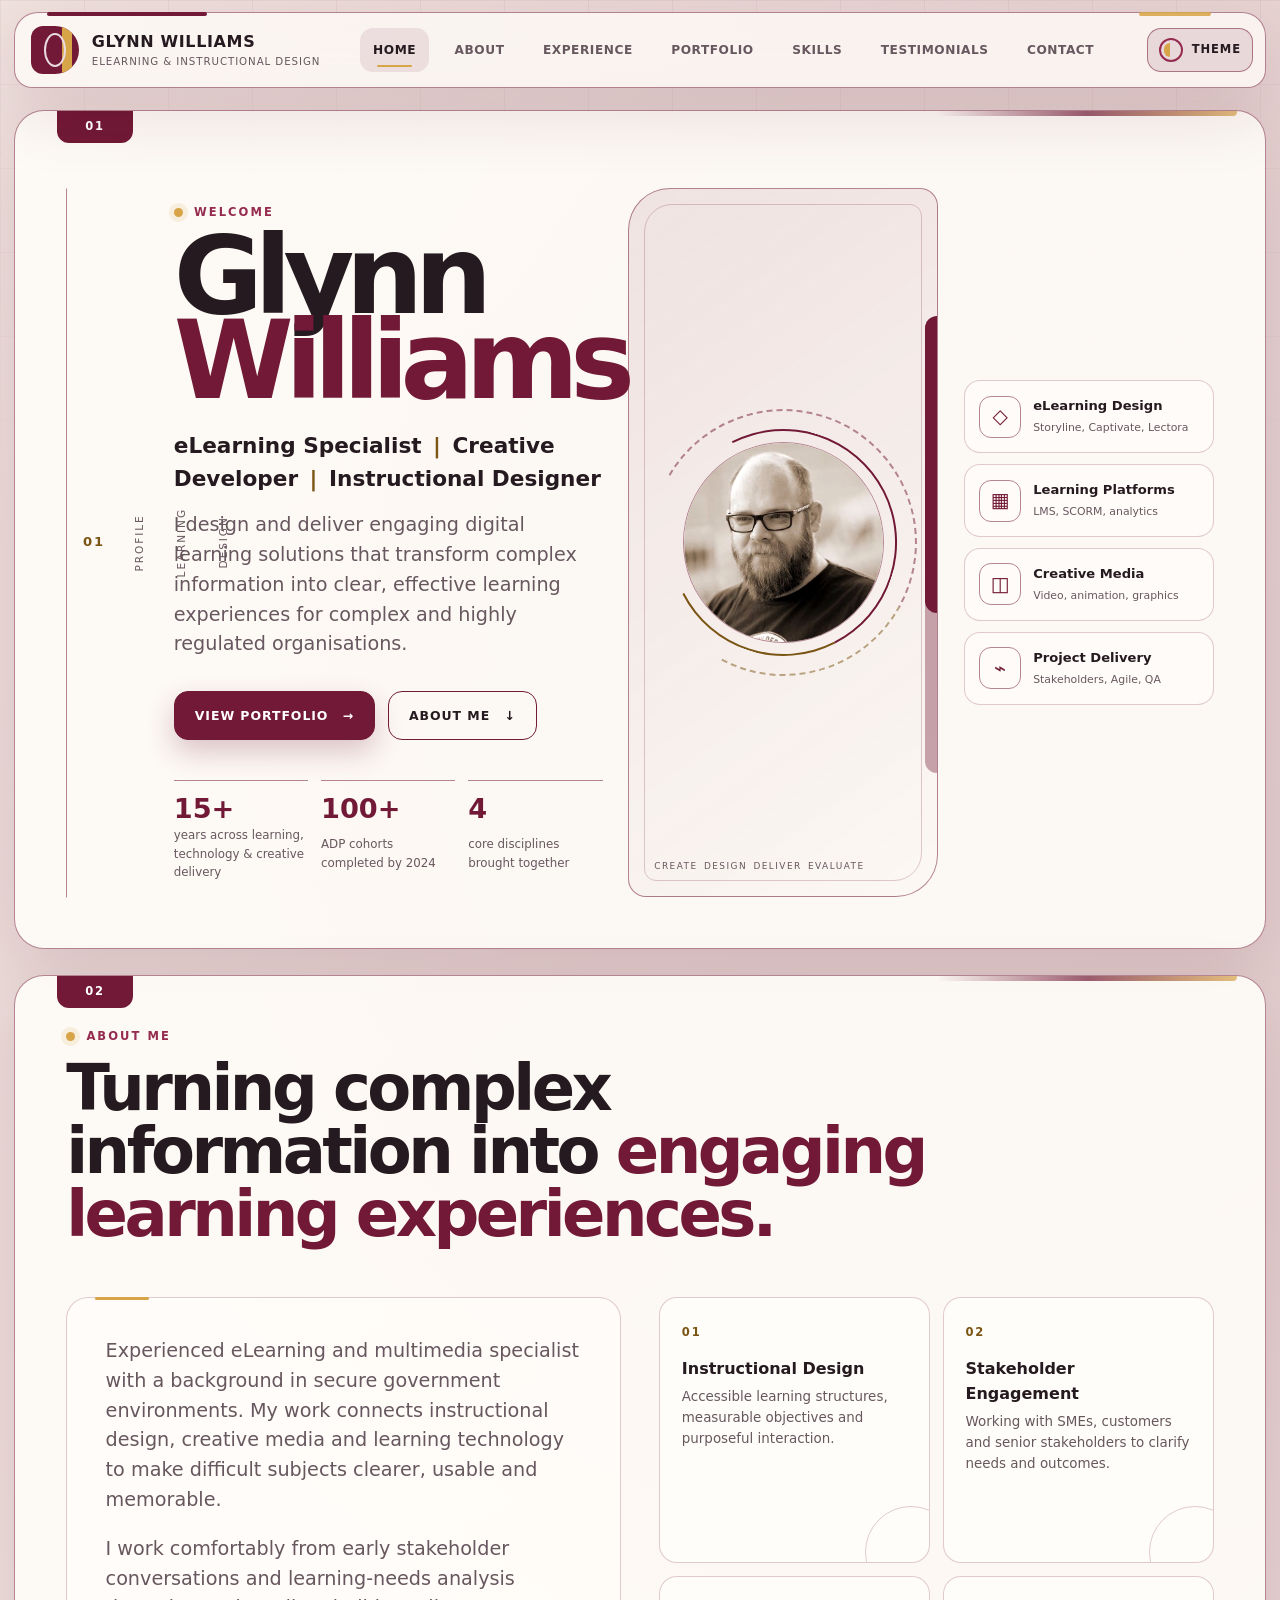
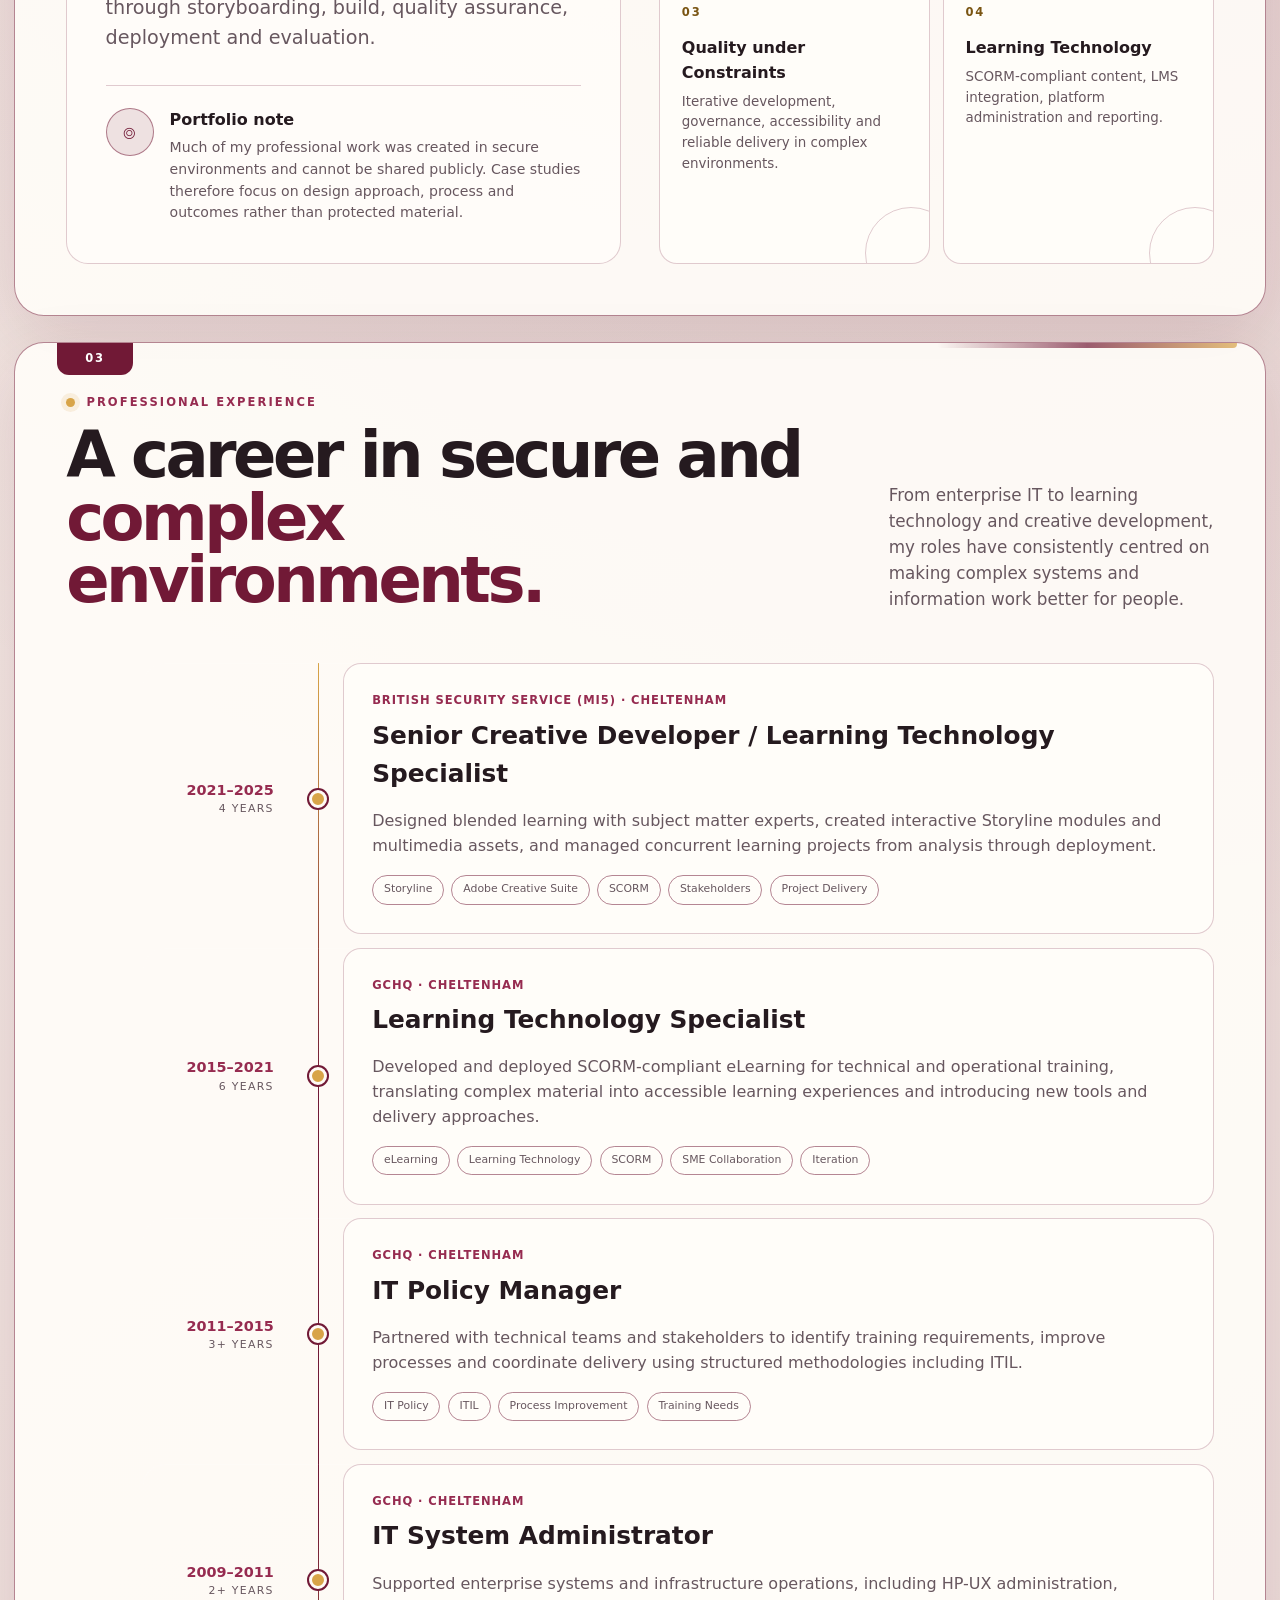
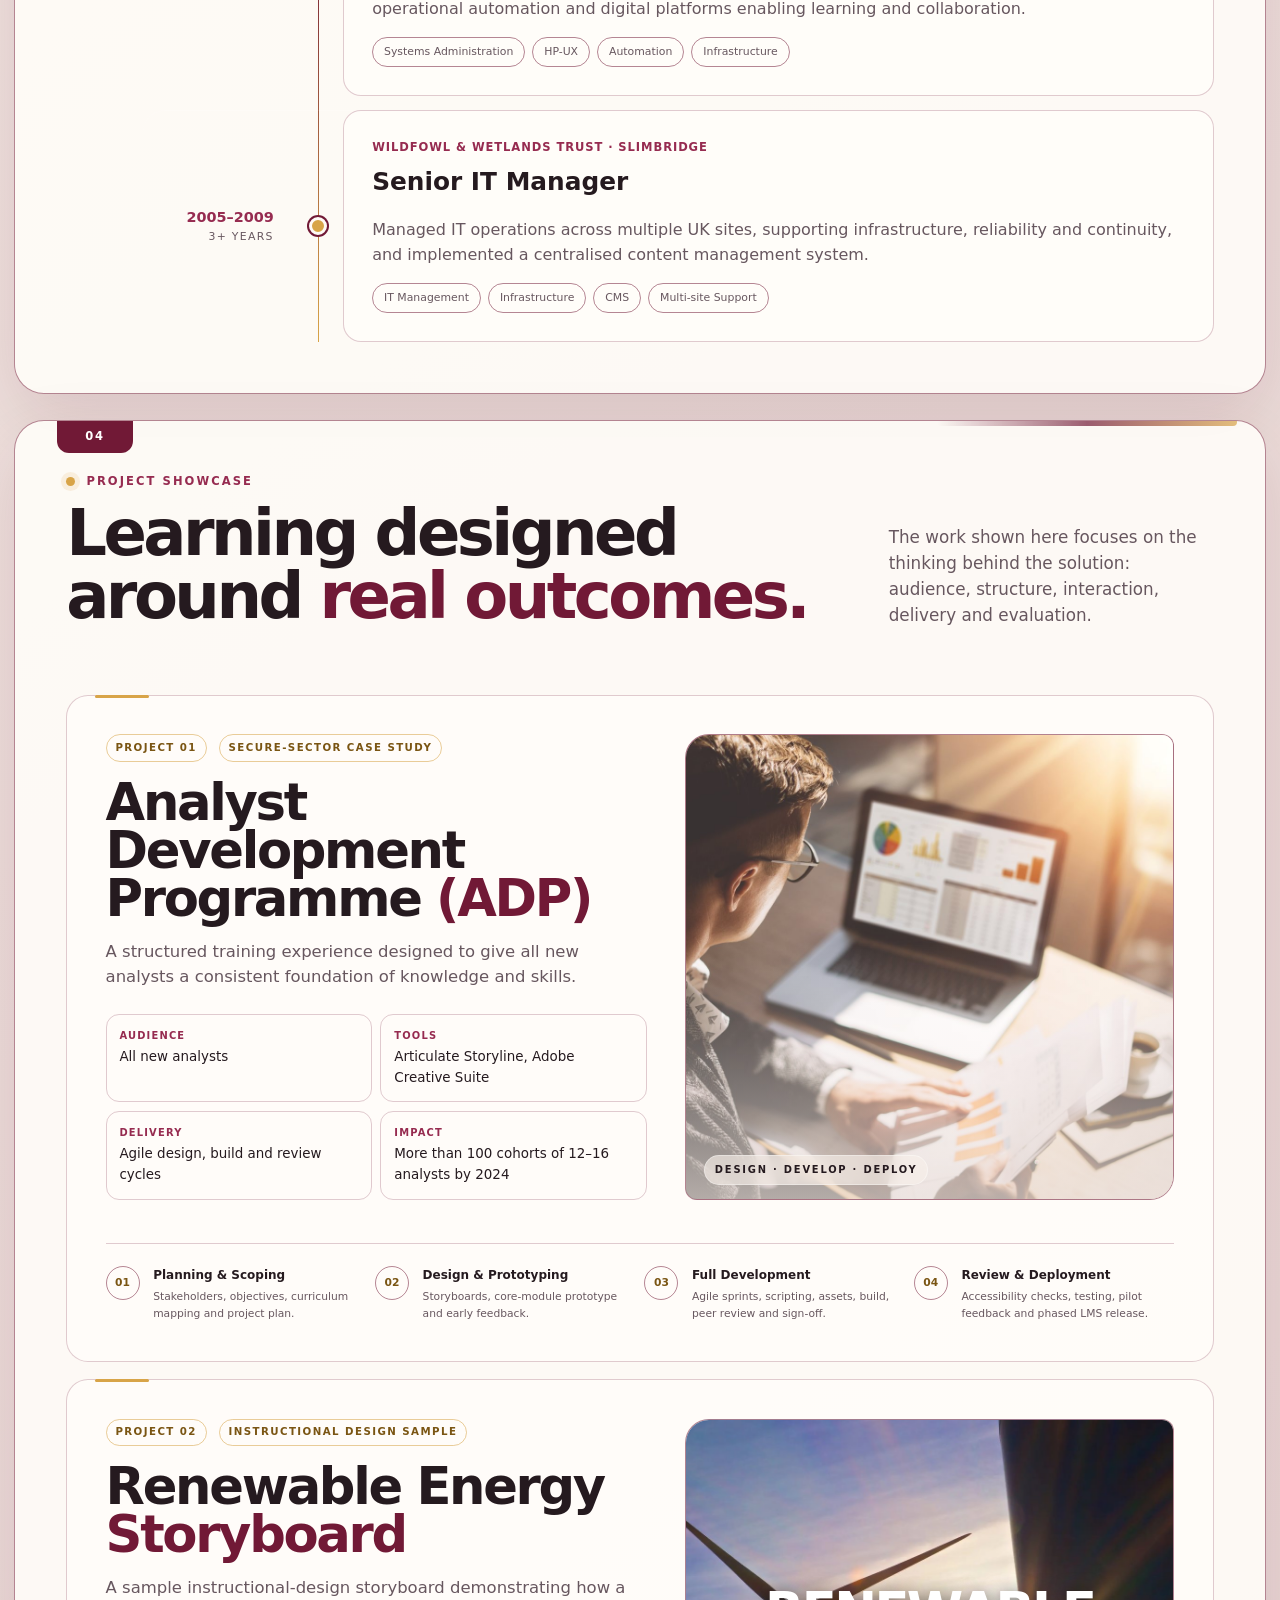
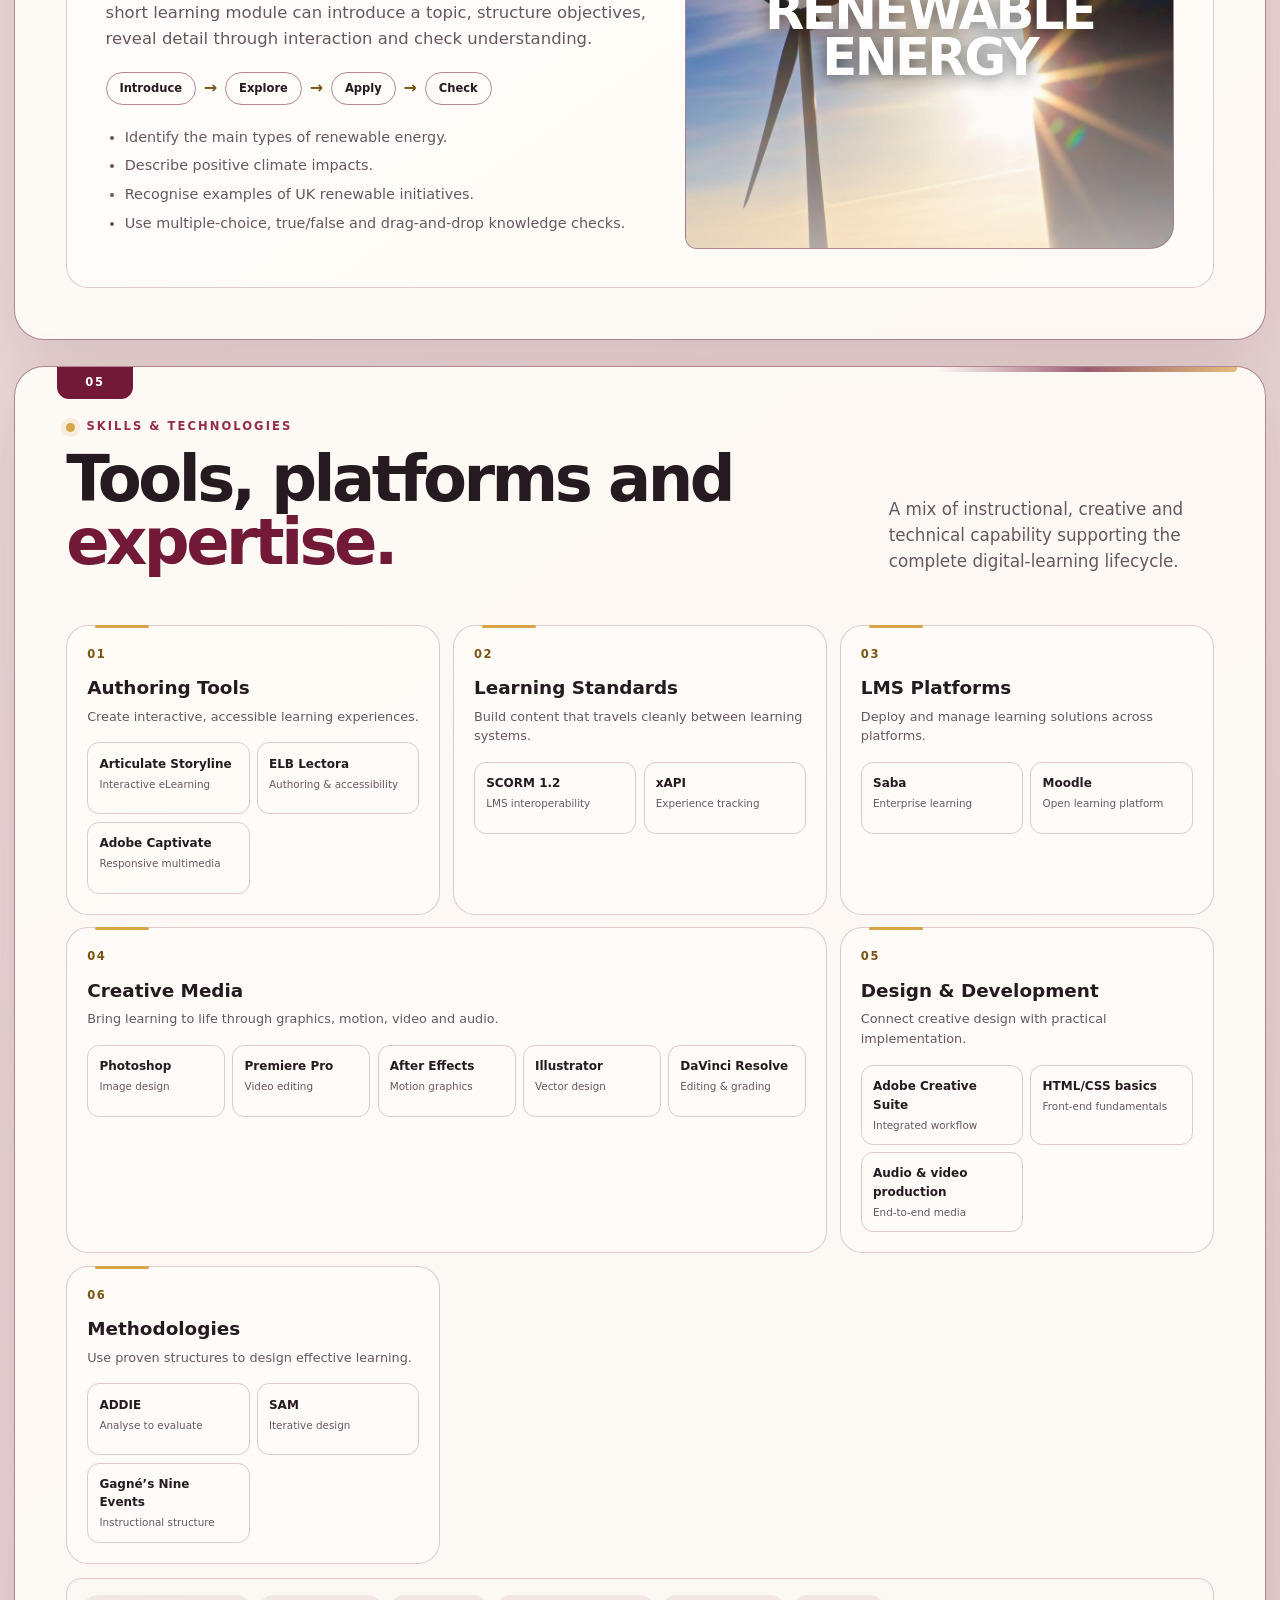
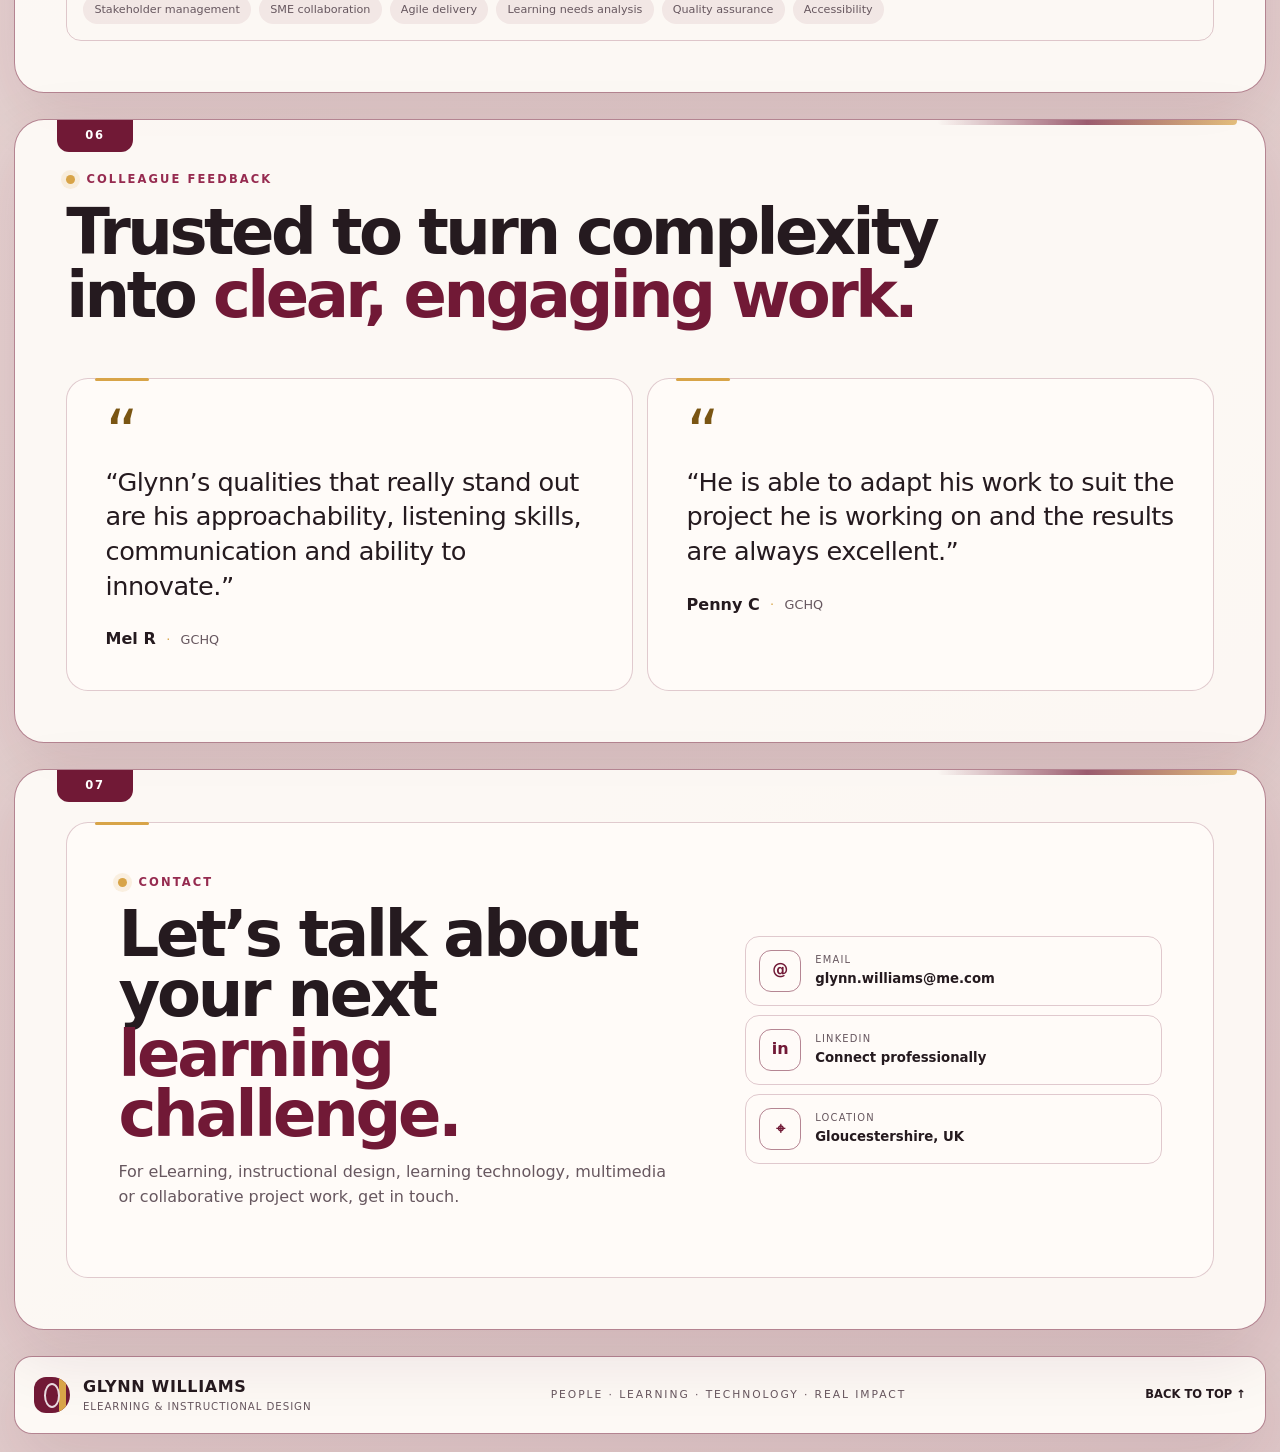
==== index.html @ 6d2508eb "Initial Portfolio Site" ====
<!doctype html>
<html lang="en" data-theme="light">
<head>
  <meta charset="utf-8" />
  <meta name="viewport" content="width=device-width, initial-scale=1" />
  <title>Glynn Williams | eLearning & Instructional Design</title>
  <meta name="description" content="Portfolio of Glynn Williams, an eLearning Specialist, Creative Developer and Instructional Designer with extensive experience in secure and highly regulated environments." />
  <link rel="canonical" href="https://weejubya.github.io/Resume/" />
  <meta name="theme-color" content="#711936" />
  <meta property="og:type" content="website" />
  <meta property="og:title" content="Glynn Williams | eLearning & Instructional Design" />
  <meta property="og:description" content="eLearning, instructional design, creative development and learning technology portfolio." />
  <meta property="og:url" content="https://weejubya.github.io/Resume/" />
  <meta property="og:image" content="https://weejubya.github.io/Resume/assets/img/social-preview.jpg" />
  <meta http-equiv="X-Clacks-Overhead" content="GNU Terry Pratchett" />
  <link rel="stylesheet" href="assets/css/styles.css" />
  <script type="module" src="assets/js/site.js"></script>
</head>
<body>
  <a class="skip-link" href="#main-content">Skip to main content</a>

  <header class="site-header" data-interface="rail">
    <div class="brand" aria-label="Glynn Williams portfolio">
      <span class="brand-mark" aria-hidden="true"><span></span></span>
      <span class="brand-copy">
        <strong>Glynn Williams</strong>
        <small>eLearning &amp; Instructional Design</small>
      </span>
    </div>

    <button class="nav-toggle" id="nav-toggle" type="button" aria-expanded="false" aria-controls="primary-nav">
      <span class="sr-only">Toggle navigation</span>
      <span aria-hidden="true"></span><span aria-hidden="true"></span><span aria-hidden="true"></span>
    </button>

    <nav class="site-nav" id="primary-nav" aria-label="Primary navigation">
      <a href="#home" aria-current="page">Home</a>
      <a href="#about">About</a>
      <a href="#experience">Experience</a>
      <a href="#portfolio">Portfolio</a>
      <a href="#skills">Skills</a>
      <a href="#testimonials">Testimonials</a>
      <a href="#contact">Contact</a>
    </nav>

    <button class="theme-toggle" id="theme-toggle" type="button" aria-label="Switch to dark theme">
      <span class="theme-toggle__orb" aria-hidden="true"></span>
      <span class="theme-toggle__text">Theme</span>
    </button>
  </header>

  <main id="main-content">
    <section class="hero section-shell" id="home" data-section-index="01">
      <div class="hero-rail rail-panel" aria-hidden="true">
        <span>01</span><span>PROFILE</span><span>LEARNING</span><span>DESIGN</span>
      </div>

      <div class="hero-copy">
        <p class="eyebrow"><span class="signal-dot" aria-hidden="true"></span> Welcome</p>
        <h1>Glynn<br /><span>Williams</span></h1>
        <p class="role-line">eLearning Specialist <i>|</i> Creative Developer <i>|</i> Instructional Designer</p>
        <p class="hero-intro">I design and deliver engaging digital learning solutions that transform complex information into clear, effective learning experiences for complex and highly regulated organisations.</p>
        <div class="hero-actions">
          <a class="button button--primary" href="#portfolio">View portfolio <span aria-hidden="true">→</span></a>
          <a class="button button--ghost" href="#about">About me <span aria-hidden="true">↓</span></a>
        </div>
        <ul class="hero-metrics" aria-label="Professional highlights">
          <li><strong>15+</strong><span>years across learning, technology &amp; creative delivery</span></li>
          <li><strong>100+</strong><span>ADP cohorts completed by 2024</span></li>
          <li><strong>4</strong><span>core disciplines brought together</span></li>
        </ul>
      </div>

      <div class="hero-visual panel-frame">
        <div class="portrait-placeholder">
          <span class="orbit orbit--one" aria-hidden="true"></span>
          <span class="orbit orbit--two" aria-hidden="true"></span>
          <img src="assets/img/profile-glynn.jpg" alt="Glynn Williams" width="609" height="609" />
        </div>
        <div class="hero-visual__labels" aria-hidden="true">
          <span>CREATE</span><span>DESIGN</span><span>DELIVER</span><span>EVALUATE</span>
        </div>
      </div>

      <aside class="capability-stack" aria-label="Core capabilities">
        <article><span class="cap-icon" aria-hidden="true">◇</span><div><strong>eLearning Design</strong><small>Storyline, Captivate, Lectora</small></div></article>
        <article><span class="cap-icon" aria-hidden="true">▦</span><div><strong>Learning Platforms</strong><small>LMS, SCORM, analytics</small></div></article>
        <article><span class="cap-icon" aria-hidden="true">◫</span><div><strong>Creative Media</strong><small>Video, animation, graphics</small></div></article>
        <article><span class="cap-icon" aria-hidden="true">⌁</span><div><strong>Project Delivery</strong><small>Stakeholders, Agile, QA</small></div></article>
      </aside>
    </section>

    <section class="section-shell about-section" id="about" data-section-index="02">
      <header class="section-heading">
        <p class="eyebrow"><span class="signal-dot" aria-hidden="true"></span> About me</p>
        <h2>Turning complex information into <span>engaging learning experiences.</span></h2>
      </header>

      <div class="about-grid">
        <div class="about-statement future-panel">
          <p>Experienced eLearning and multimedia specialist with a background in secure government environments. My work connects instructional design, creative media and learning technology to make difficult subjects clearer, usable and memorable.</p>
          <p>I work comfortably from early stakeholder conversations and learning-needs analysis through storyboarding, build, quality assurance, deployment and evaluation.</p>
          <div class="security-note">
            <span class="security-note__icon" aria-hidden="true">⌾</span>
            <div>
              <strong>Portfolio note</strong>
              <p>Much of my professional work was created in secure environments and cannot be shared publicly. Case studies therefore focus on design approach, process and outcomes rather than protected material.</p>
            </div>
          </div>
        </div>

        <div class="focus-grid" aria-label="Professional focus areas">
          <article class="focus-card"><span>01</span><h3>Instructional Design</h3><p>Accessible learning structures, measurable objectives and purposeful interaction.</p></article>
          <article class="focus-card"><span>02</span><h3>Stakeholder Engagement</h3><p>Working with SMEs, customers and senior stakeholders to clarify needs and outcomes.</p></article>
          <article class="focus-card"><span>03</span><h3>Quality under Constraints</h3><p>Iterative development, governance, accessibility and reliable delivery in complex environments.</p></article>
          <article class="focus-card"><span>04</span><h3>Learning Technology</h3><p>SCORM-compliant content, LMS integration, platform administration and reporting.</p></article>
        </div>
      </div>
    </section>

    <section class="section-shell experience-section" id="experience" data-section-index="03">
      <header class="section-heading section-heading--split">
        <div>
          <p class="eyebrow"><span class="signal-dot" aria-hidden="true"></span> Professional experience</p>
          <h2>A career in secure and <span>complex environments.</span></h2>
        </div>
        <p>From enterprise IT to learning technology and creative development, my roles have consistently centred on making complex systems and information work better for people.</p>
      </header>

      <div class="timeline" aria-label="Professional experience timeline">
        <article class="timeline-entry future-panel">
          <div class="timeline-date"><strong>2021–2025</strong><span>4 years</span></div>
          <div class="timeline-node" aria-hidden="true"></div>
          <div class="timeline-card">
            <p class="timeline-org">British Security Service (MI5) · Cheltenham</p>
            <h3>Senior Creative Developer / Learning Technology Specialist</h3>
            <p>Designed blended learning with subject matter experts, created interactive Storyline modules and multimedia assets, and managed concurrent learning projects from analysis through deployment.</p>
            <ul class="tag-list"><li>Storyline</li><li>Adobe Creative Suite</li><li>SCORM</li><li>Stakeholders</li><li>Project Delivery</li></ul>
          </div>
        </article>

        <article class="timeline-entry future-panel">
          <div class="timeline-date"><strong>2015–2021</strong><span>6 years</span></div>
          <div class="timeline-node" aria-hidden="true"></div>
          <div class="timeline-card">
            <p class="timeline-org">GCHQ · Cheltenham</p>
            <h3>Learning Technology Specialist</h3>
            <p>Developed and deployed SCORM-compliant eLearning for technical and operational training, translating complex material into accessible learning experiences and introducing new tools and delivery approaches.</p>
            <ul class="tag-list"><li>eLearning</li><li>Learning Technology</li><li>SCORM</li><li>SME Collaboration</li><li>Iteration</li></ul>
          </div>
        </article>

        <article class="timeline-entry future-panel">
          <div class="timeline-date"><strong>2011–2015</strong><span>3+ years</span></div>
          <div class="timeline-node" aria-hidden="true"></div>
          <div class="timeline-card">
            <p class="timeline-org">GCHQ · Cheltenham</p>
            <h3>IT Policy Manager</h3>
            <p>Partnered with technical teams and stakeholders to identify training requirements, improve processes and coordinate delivery using structured methodologies including ITIL.</p>
            <ul class="tag-list"><li>IT Policy</li><li>ITIL</li><li>Process Improvement</li><li>Training Needs</li></ul>
          </div>
        </article>

        <article class="timeline-entry future-panel">
          <div class="timeline-date"><strong>2009–2011</strong><span>2+ years</span></div>
          <div class="timeline-node" aria-hidden="true"></div>
          <div class="timeline-card">
            <p class="timeline-org">GCHQ · Cheltenham</p>
            <h3>IT System Administrator</h3>
            <p>Supported enterprise systems and infrastructure operations, including HP-UX administration, operational automation and digital platforms enabling learning and collaboration.</p>
            <ul class="tag-list"><li>Systems Administration</li><li>HP-UX</li><li>Automation</li><li>Infrastructure</li></ul>
          </div>
        </article>

        <article class="timeline-entry future-panel">
          <div class="timeline-date"><strong>2005–2009</strong><span>3+ years</span></div>
          <div class="timeline-node" aria-hidden="true"></div>
          <div class="timeline-card">
            <p class="timeline-org">Wildfowl &amp; Wetlands Trust · Slimbridge</p>
            <h3>Senior IT Manager</h3>
            <p>Managed IT operations across multiple UK sites, supporting infrastructure, reliability and continuity, and implemented a centralised content management system.</p>
            <ul class="tag-list"><li>IT Management</li><li>Infrastructure</li><li>CMS</li><li>Multi-site Support</li></ul>
          </div>
        </article>
      </div>
    </section>

    <section class="section-shell portfolio-section" id="portfolio" data-section-index="04">
      <header class="section-heading section-heading--split">
        <div>
          <p class="eyebrow"><span class="signal-dot" aria-hidden="true"></span> Project showcase</p>
          <h2>Learning designed around <span>real outcomes.</span></h2>
        </div>
        <p>The work shown here focuses on the thinking behind the solution: audience, structure, interaction, delivery and evaluation.</p>
      </header>

      <article class="project project--featured future-panel">
        <div class="project-copy">
          <div class="project-kicker"><span>PROJECT 01</span><span>SECURE-SECTOR CASE STUDY</span></div>
          <h3>Analyst Development Programme <span>(ADP)</span></h3>
          <p class="project-lead">A structured training experience designed to give all new analysts a consistent foundation of knowledge and skills.</p>
          <dl class="project-facts">
            <div><dt>Audience</dt><dd>All new analysts</dd></div>
            <div><dt>Tools</dt><dd>Articulate Storyline, Adobe Creative Suite</dd></div>
            <div><dt>Delivery</dt><dd>Agile design, build and review cycles</dd></div>
            <div><dt>Impact</dt><dd>More than 100 cohorts of 12–16 analysts by 2024</dd></div>
          </dl>
        </div>

        <div class="project-visual">
          <img class="project-photo" src="assets/img/adp-project.jpg" alt="Person reviewing charts on a laptop and printed reports" width="1600" height="1000" loading="lazy" />
          <div class="project-photo-label" aria-hidden="true">DESIGN · DEVELOP · DEPLOY</div>
        </div>

        <ol class="process-strip" aria-label="ADP development process">
          <li><span>01</span><div><strong>Planning &amp; Scoping</strong><small>Stakeholders, objectives, curriculum mapping and project plan.</small></div></li>
          <li><span>02</span><div><strong>Design &amp; Prototyping</strong><small>Storyboards, core-module prototype and early feedback.</small></div></li>
          <li><span>03</span><div><strong>Full Development</strong><small>Agile sprints, scripting, assets, build, peer review and sign-off.</small></div></li>
          <li><span>04</span><div><strong>Review &amp; Deployment</strong><small>Accessibility checks, testing, pilot feedback and phased LMS release.</small></div></li>
        </ol>
      </article>

      <article class="project project--sample future-panel">
        <div class="project-copy">
          <div class="project-kicker"><span>PROJECT 02</span><span>INSTRUCTIONAL DESIGN SAMPLE</span></div>
          <h3>Renewable Energy <span>Storyboard</span></h3>
          <p class="project-lead">A sample instructional-design storyboard demonstrating how a short learning module can introduce a topic, structure objectives, reveal detail through interaction and check understanding.</p>
          <div class="sample-flow" aria-label="Sample module flow">
            <span>Introduce</span><b aria-hidden="true">→</b><span>Explore</span><b aria-hidden="true">→</b><span>Apply</span><b aria-hidden="true">→</b><span>Check</span>
          </div>
          <ul class="check-list">
            <li>Identify the main types of renewable energy.</li>
            <li>Describe positive climate impacts.</li>
            <li>Recognise examples of UK renewable initiatives.</li>
            <li>Use multiple-choice, true/false and drag-and-drop knowledge checks.</li>
          </ul>
        </div>
        <div class="renewable-placeholder">
          <img class="project-photo" src="assets/img/renewable-project.jpg" alt="Wind turbine backlit by the sun, used in the renewable energy storyboard sample" width="1400" height="900" loading="lazy" />
          <p aria-hidden="true">RENEWABLE<br />ENERGY</p>
        </div>
      </article>
    </section>

    <section class="section-shell skills-section" id="skills" data-section-index="05">
      <header class="section-heading section-heading--split">
        <div>
          <p class="eyebrow"><span class="signal-dot" aria-hidden="true"></span> Skills &amp; technologies</p>
          <h2>Tools, platforms and <span>expertise.</span></h2>
        </div>
        <p>A mix of instructional, creative and technical capability supporting the complete digital-learning lifecycle.</p>
      </header>

      <div class="skills-dashboard">
        <article class="skill-cluster future-panel">
          <div class="cluster-number">01</div><h3>Authoring Tools</h3><p>Create interactive, accessible learning experiences.</p>
          <ul><li><strong>Articulate Storyline</strong><span>Interactive eLearning</span></li><li><strong>ELB Lectora</strong><span>Authoring &amp; accessibility</span></li><li><strong>Adobe Captivate</strong><span>Responsive multimedia</span></li></ul>
        </article>
        <article class="skill-cluster future-panel">
          <div class="cluster-number">02</div><h3>Learning Standards</h3><p>Build content that travels cleanly between learning systems.</p>
          <ul><li><strong>SCORM 1.2</strong><span>LMS interoperability</span></li><li><strong>xAPI</strong><span>Experience tracking</span></li></ul>
        </article>
        <article class="skill-cluster future-panel">
          <div class="cluster-number">03</div><h3>LMS Platforms</h3><p>Deploy and manage learning solutions across platforms.</p>
          <ul><li><strong>Saba</strong><span>Enterprise learning</span></li><li><strong>Moodle</strong><span>Open learning platform</span></li></ul>
        </article>
        <article class="skill-cluster skill-cluster--wide future-panel">
          <div class="cluster-number">04</div><h3>Creative Media</h3><p>Bring learning to life through graphics, motion, video and audio.</p>
          <ul><li><strong>Photoshop</strong><span>Image design</span></li><li><strong>Premiere Pro</strong><span>Video editing</span></li><li><strong>After Effects</strong><span>Motion graphics</span></li><li><strong>Illustrator</strong><span>Vector design</span></li><li><strong>DaVinci Resolve</strong><span>Editing &amp; grading</span></li></ul>
        </article>
        <article class="skill-cluster future-panel">
          <div class="cluster-number">05</div><h3>Design &amp; Development</h3><p>Connect creative design with practical implementation.</p>
          <ul><li><strong>Adobe Creative Suite</strong><span>Integrated workflow</span></li><li><strong>HTML/CSS basics</strong><span>Front-end fundamentals</span></li><li><strong>Audio &amp; video production</strong><span>End-to-end media</span></li></ul>
        </article>
        <article class="skill-cluster future-panel">
          <div class="cluster-number">06</div><h3>Methodologies</h3><p>Use proven structures to design effective learning.</p>
          <ul><li><strong>ADDIE</strong><span>Analyse to evaluate</span></li><li><strong>SAM</strong><span>Iterative design</span></li><li><strong>Gagné’s Nine Events</strong><span>Instructional structure</span></li></ul>
        </article>
      </div>

      <div class="delivery-ribbon" aria-label="Project delivery strengths">
        <span>Stakeholder management</span><span>SME collaboration</span><span>Agile delivery</span><span>Learning needs analysis</span><span>Quality assurance</span><span>Accessibility</span>
      </div>
    </section>

    <section class="section-shell testimonials-section" id="testimonials" data-section-index="06">
      <header class="section-heading">
        <p class="eyebrow"><span class="signal-dot" aria-hidden="true"></span> Colleague feedback</p>
        <h2>Trusted to turn complexity into <span>clear, engaging work.</span></h2>
      </header>
      <div class="testimonial-grid">
        <figure class="testimonial future-panel">
          <blockquote>“Glynn’s qualities that really stand out are his approachability, listening skills, communication and ability to innovate.”</blockquote>
          <figcaption><strong>Mel R</strong><span>GCHQ</span></figcaption>
        </figure>
        <figure class="testimonial future-panel">
          <blockquote>“He is able to adapt his work to suit the project he is working on and the results are always excellent.”</blockquote>
          <figcaption><strong>Penny C</strong><span>GCHQ</span></figcaption>
        </figure>
      </div>
    </section>

    <section class="section-shell contact-section" id="contact" data-section-index="07">
      <div class="contact-panel future-panel">
        <div>
          <p class="eyebrow"><span class="signal-dot" aria-hidden="true"></span> Contact</p>
          <h2>Let’s talk about your next <span>learning challenge.</span></h2>
          <p>For eLearning, instructional design, learning technology, multimedia or collaborative project work, get in touch.</p>
        </div>
        <address class="contact-links">
          <a href="mailto:glynn.williams@me.com"><span aria-hidden="true">@</span><div><small>Email</small><strong>glynn.williams@me.com</strong></div></a>
          <a href="https://linkedin.com/in/glynn-williams-17139336a" rel="me"><span aria-hidden="true">in</span><div><small>LinkedIn</small><strong>Connect professionally</strong></div></a>
          <div class="contact-location"><span aria-hidden="true">⌖</span><div><small>Location</small><strong>Gloucestershire, UK</strong></div></div>
        </address>
      </div>
    </section>
  </main>

  <footer class="site-footer">
    <div class="brand brand--footer"><span class="brand-mark" aria-hidden="true"><span></span></span><span class="brand-copy"><strong>Glynn Williams</strong><small>eLearning &amp; Instructional Design</small></span></div>
    <p>People · Learning · Technology · Real impact</p>
    <a href="#home">Back to top ↑</a>
  </footer>

  <noscript><div class="noscript-note">This portfolio works without JavaScript. Theme switching and enhanced navigation are unavailable.</div></noscript>
</body>
</html>
---- assets/css/styles.css ----
:root {
  color-scheme: light;
  --command-burgundy: #711936;
  --command-burgundy-2: #962b50;
  --command-burgundy-3: #4f1026;
  --warm-ivory: #fff8f2;
  --panel-light: #fffdf9;
  --rose-line: #ddb8c1;
  --ink: #251a1f;
  --muted-ink: #67575f;
  --science-blue: #1598e5;
  --science-cyan: #63c9ff;
  --navy-0: #03111d;
  --navy-1: #061a2a;
  --navy-panel: #08243a;
  --gold: #d8a448;
  --gold-text: #7a5513;
  --radius-xl: 30px;
  --radius-lg: 22px;
  --radius-md: 14px;
  --target: 44px;
  --max: 1500px;
  --page-bg: #f8efe9;
  --panel-bg: rgba(255, 253, 249, 0.92);
  --panel-strong: #fffaf5;
  --primary: var(--command-burgundy);
  --primary-bright: var(--command-burgundy-2);
  --primary-deep: var(--command-burgundy-3);
  --text: var(--ink);
  --text-muted: var(--muted-ink);
  --line: rgba(113, 25, 54, 0.22);
  --line-strong: rgba(113, 25, 54, 0.52);
  --glass: rgba(255, 255, 255, 0.54);
  --shadow: 0 24px 70px rgba(79, 16, 38, 0.12);
  --glow: 0 0 0 transparent;
}

[data-theme="dark"] {
  color-scheme: dark;
  --page-bg: var(--navy-0);
  --panel-bg: rgba(8, 36, 58, 0.82);
  --panel-strong: #071e31;
  --primary: var(--science-blue);
  --primary-bright: var(--science-cyan);
  --primary-deep: #0872b4;
  --text: #f2f8fc;
  --text-muted: #a9c1d2;
  --line: rgba(99, 201, 255, 0.24);
  --line-strong: rgba(99, 201, 255, 0.56);
  --glass: rgba(3, 17, 29, 0.64);
  --shadow: 0 30px 80px rgba(0, 0, 0, 0.34);
  --glow: 0 0 34px rgba(21, 152, 229, 0.08);
  --gold-text: #e8bf65;
}

* { box-sizing: border-box; }
html { scroll-behavior: smooth; scroll-padding-top: 105px; }
body {
  margin: 0;
  min-width: 320px;
  background:
    radial-gradient(circle at 85% 8%, color-mix(in srgb, var(--primary) 12%, transparent) 0 8%, transparent 27%),
    linear-gradient(145deg, var(--page-bg), color-mix(in srgb, var(--page-bg) 82%, var(--primary) 18%));
  color: var(--text);
  font-family: Inter, ui-sans-serif, system-ui, -apple-system, BlinkMacSystemFont, "Segoe UI", sans-serif;
  line-height: 1.55;
  min-height: 100vh;
  transition: background-color .28s ease, color .28s ease;
}
body::before {
  content: "";
  position: fixed;
  inset: 0;
  pointer-events: none;
  opacity: .34;
  background-image:
    linear-gradient(var(--line) 1px, transparent 1px),
    linear-gradient(90deg, var(--line) 1px, transparent 1px);
  background-size: 84px 84px;
  mask-image: linear-gradient(to bottom, rgba(0,0,0,.65), transparent 65%);
  z-index: -1;
}
img { max-width: 100%; display: block; }
a { color: inherit; }
button, a { -webkit-tap-highlight-color: transparent; }
button { font: inherit; }

.sr-only {
  position: absolute !important;
  width: 1px; height: 1px; padding: 0; margin: -1px;
  overflow: hidden; clip: rect(0, 0, 0, 0); white-space: nowrap; border: 0;
}
.skip-link {
  position: fixed;
  z-index: 999;
  top: 8px;
  left: 8px;
  transform: translateY(-150%);
  background: var(--primary);
  color: white;
  padding: .75rem 1rem;
  border-radius: 10px;
  font-weight: 800;
}
.skip-link:focus { transform: translateY(0); }

.site-header {
  position: sticky;
  top: 12px;
  z-index: 100;
  width: min(calc(100% - 28px), var(--max));
  margin: 12px auto 0;
  min-height: 76px;
  display: grid;
  grid-template-columns: auto 1fr auto;
  align-items: center;
  gap: 1.2rem;
  padding: 9px 12px 9px 16px;
  border: 1px solid var(--line-strong);
  border-radius: 24px 24px 18px 18px;
  background: color-mix(in srgb, var(--panel-bg) 82%, transparent);
  backdrop-filter: blur(18px);
  box-shadow: var(--shadow), var(--glow);
}
.site-header::before,
.site-header::after {
  content: "";
  position: absolute;
  pointer-events: none;
  height: 4px;
  background: var(--primary);
  top: -1px;
}
.site-header::before { left: 32px; width: 160px; border-radius: 4px; }
.site-header::after { right: 54px; width: 72px; background: var(--gold); border-radius: 4px; opacity: .88; }

.brand { display: flex; align-items: center; gap: .8rem; min-width: 220px; }
.brand-mark {
  width: 48px;
  height: 48px;
  border-radius: 12px 50% 50% 12px;
  background: var(--primary);
  display: grid;
  place-items: center;
  position: relative;
  overflow: hidden;
  flex: none;
}
.brand-mark::after { content: ""; position: absolute; width: 10px; height: 100%; right: 7px; background: var(--gold); }
.brand-mark span { width: 22px; height: 34px; border: 2px solid color-mix(in srgb, white 84%, var(--primary)); border-radius: 50%; z-index: 1; }
.brand-copy { display: grid; line-height: 1.1; text-transform: uppercase; letter-spacing: .04em; }
.brand-copy strong { font-size: 1rem; }
.brand-copy small { margin-top: 5px; color: var(--text-muted); font-size: .64rem; letter-spacing: .09em; }

.site-nav { display: flex; justify-content: center; align-items: center; gap: clamp(.15rem, 1vw, .8rem); }
.site-nav a {
  min-height: var(--target);
  display: inline-flex;
  align-items: center;
  justify-content: center;
  padding: .6rem .8rem;
  border-radius: 13px;
  text-decoration: none;
  font-size: .76rem;
  font-weight: 760;
  letter-spacing: .045em;
  text-transform: uppercase;
  color: var(--text-muted);
  position: relative;
}
.site-nav a::after { content: ""; position: absolute; left: 24%; right: 24%; bottom: 5px; height: 2px; border-radius: 99px; background: var(--gold); transform: scaleX(0); transition: transform .2s ease; }
.site-nav a:hover, .site-nav a[aria-current="page"] { color: var(--text); background: color-mix(in srgb, var(--primary) 10%, transparent); }
.site-nav a[aria-current="page"]::after { transform: scaleX(1); }

.theme-toggle, .nav-toggle {
  min-width: var(--target);
  min-height: var(--target);
  border: 1px solid var(--line-strong);
  background: color-mix(in srgb, var(--panel-bg) 84%, var(--primary) 16%);
  color: var(--text);
  border-radius: 14px;
  cursor: pointer;
}
.theme-toggle { display: flex; align-items: center; gap: .55rem; padding: 6px 11px; }
.theme-toggle__orb { width: 24px; height: 24px; border: 2px solid var(--primary-bright); border-radius: 50%; position: relative; }
.theme-toggle__orb::before { content: ""; position: absolute; inset: 3px 11px 3px 3px; border-radius: 99px 0 0 99px; background: var(--gold); }
.theme-toggle__text { font-size: .72rem; font-weight: 800; text-transform: uppercase; letter-spacing: .08em; }
.nav-toggle { display: none; padding: 10px; }
.nav-toggle span:not(.sr-only) { width: 21px; height: 2px; background: currentColor; display: block; margin: 4px auto; border-radius: 99px; }

:focus-visible { outline: 3px solid var(--gold); outline-offset: 4px; border-radius: 6px; }

main { width: min(calc(100% - 28px), var(--max)); margin: 22px auto 0; }
.section-shell {
  position: relative;
  margin: 0 0 26px;
  padding: clamp(30px, 4vw, 68px);
  border: 1px solid var(--line-strong);
  background: color-mix(in srgb, var(--panel-bg) 96%, transparent);
  border-radius: var(--radius-xl);
  box-shadow: var(--shadow), var(--glow);
  overflow: clip;
}
.section-shell::before {
  content: attr(data-section-index);
  position: absolute;
  top: 0;
  left: 42px;
  min-width: 54px;
  padding: 7px 11px;
  background: var(--primary);
  color: white;
  font-size: .72rem;
  font-weight: 900;
  letter-spacing: .14em;
  text-align: center;
  border-radius: 0 0 12px 12px;
}
.section-shell::after { content: ""; position: absolute; top: 0; right: 28px; width: 24%; height: 5px; background: linear-gradient(90deg, transparent, var(--primary), var(--gold)); border-radius: 0 0 4px 4px; opacity: .7; }
.future-panel {
  border: 1px solid var(--line);
  background: color-mix(in srgb, var(--panel-bg) 88%, transparent);
  box-shadow: inset 0 1px rgba(255,255,255,.08);
  border-radius: var(--radius-lg);
  position: relative;
}
.future-panel::before { content: ""; position: absolute; top: -1px; left: 28px; width: 54px; height: 3px; background: var(--gold); border-radius: 99px; }

.eyebrow { margin: 0 0 .75rem; color: var(--primary-bright); text-transform: uppercase; font-size: .72rem; font-weight: 900; letter-spacing: .18em; display: flex; align-items: center; gap: .7rem; }
.signal-dot { width: 9px; height: 9px; border-radius: 50%; background: var(--gold); box-shadow: 0 0 0 5px color-mix(in srgb, var(--gold) 14%, transparent); }
.section-heading { max-width: 920px; margin: 0 0 clamp(26px, 4vw, 52px); }
.section-heading h2 { margin: 0; font-size: clamp(2.15rem, 5vw, 4.7rem); line-height: .98; letter-spacing: -.055em; max-width: 1000px; }
.section-heading h2 span { color: var(--primary); }
.section-heading--split { max-width: none; display: grid; grid-template-columns: minmax(0, 1.4fr) minmax(280px, .6fr); gap: clamp(2rem, 5vw, 7rem); align-items: end; }
.section-heading--split > p { margin: 0; color: var(--text-muted); font-size: 1.05rem; max-width: 540px; }

.hero { display: grid; grid-template-columns: 82px minmax(0, 1.25fr) minmax(310px, .75fr) minmax(250px, .52fr); gap: clamp(18px, 2vw, 34px); min-height: min(760px, calc(100vh - 125px)); padding-top: clamp(58px, 6vw, 90px); align-items: stretch; }
.hero-rail { border-right: 1px solid var(--line-strong); display: flex; flex-direction: column; align-items: center; gap: 1.6rem; padding: 12px 16px; writing-mode: vertical-rl; transform: rotate(180deg); color: var(--text-muted); font-size: .66rem; letter-spacing: .18em; }
.hero-rail span:first-child { writing-mode: horizontal-tb; transform: rotate(180deg); color: var(--gold-text); font-weight: 900; font-size: .82rem; }
.hero-copy { align-self: center; padding: 1rem 0; }
.hero h1 { margin: 0; font-size: clamp(4rem, 8.5vw, 8.7rem); line-height: .78; letter-spacing: -.078em; }
.hero h1 span { color: var(--primary); }
.role-line { margin: 1.6rem 0 .9rem; font-size: clamp(1rem, 1.8vw, 1.35rem); font-weight: 760; }
.role-line i { font-style: normal; color: var(--gold-text); margin: 0 .25rem; }
.hero-intro { max-width: 760px; margin: 0; color: var(--text-muted); font-size: clamp(1rem, 1.5vw, 1.2rem); }
.hero-actions { display: flex; flex-wrap: wrap; gap: .8rem; margin: 2rem 0 2.5rem; }
.button { min-height: var(--target); display: inline-flex; align-items: center; justify-content: center; gap: .9rem; padding: .85rem 1.25rem; border-radius: 14px; border: 1px solid var(--primary); font-weight: 850; font-size: .78rem; text-transform: uppercase; letter-spacing: .075em; text-decoration: none; }
.button--primary { background: var(--primary); color: white; box-shadow: 0 12px 28px color-mix(in srgb, var(--primary) 24%, transparent); }
.button--primary:hover { background: var(--primary-bright); }
.button--ghost { background: transparent; color: var(--text); }
.button--ghost:hover { background: color-mix(in srgb, var(--primary) 8%, transparent); }
.hero-metrics { list-style: none; padding: 0; margin: 0; display: grid; grid-template-columns: repeat(3, 1fr); gap: .8rem; }
.hero-metrics li { border-top: 1px solid var(--line-strong); padding: .9rem 0 0; display: grid; gap: .25rem; }
.hero-metrics strong { font-size: 1.7rem; color: var(--primary); line-height: 1; }
.hero-metrics span { font-size: .74rem; color: var(--text-muted); }

.panel-frame { border: 1px solid var(--line-strong); border-radius: 42px 18px 42px 18px; padding: clamp(15px, 2vw, 25px); background: linear-gradient(145deg, color-mix(in srgb, var(--primary) 10%, transparent), transparent); position: relative; overflow: hidden; min-height: 420px; display: grid; place-items: center; }
.panel-frame::before { content: ""; position: absolute; inset: 15px; border: 1px solid var(--line); border-radius: 28px 12px 28px 12px; }
.panel-frame::after { content: ""; position: absolute; width: 12px; height: 42%; right: 0; top: 18%; border-radius: 12px 0 0 12px; background: var(--primary); box-shadow: 0 160px 0 color-mix(in srgb, var(--primary) 38%, transparent); }
.portrait-placeholder { width: min(78%, 360px); aspect-ratio: 1; position: relative; display: grid; place-items: center; border-radius: 50%; background: radial-gradient(circle at 35% 30%, color-mix(in srgb, var(--gold) 32%, transparent), transparent 28%), radial-gradient(circle, color-mix(in srgb, var(--primary) 24%, var(--panel-bg)), var(--panel-bg) 70%); border: 1px solid var(--line-strong); }
.portrait-monogram { font-size: clamp(4rem, 6vw, 7rem); font-weight: 900; letter-spacing: -.09em; color: var(--primary); }
.orbit { position: absolute; inset: -14px; border: 2px solid var(--primary); border-radius: 50%; border-left-color: transparent; border-bottom-color: var(--gold-text); transform: rotate(18deg); }
.orbit--two { inset: -34px; border-style: dashed; opacity: .5; transform: rotate(-16deg); }
.hero-visual__labels { position: absolute; bottom: 22px; left: 25px; display: flex; flex-wrap: wrap; gap: .4rem; }
.hero-visual__labels span { font-size: .56rem; letter-spacing: .16em; color: var(--text-muted); }

.capability-stack { display: grid; align-content: center; gap: .7rem; }
.capability-stack article { padding: .9rem; border: 1px solid var(--line); border-radius: 16px; display: grid; grid-template-columns: 42px 1fr; gap: .75rem; align-items: center; background: color-mix(in srgb, var(--panel-bg) 88%, transparent); }
.capability-stack article:hover { border-color: var(--line-strong); transform: translateX(-3px); transition: .2s ease; }
.cap-icon { width: 42px; height: 42px; border: 1px solid var(--line-strong); border-radius: 12px; display: grid; place-items: center; color: var(--primary); font-size: 1.25rem; }
.capability-stack strong, .capability-stack small { display: block; }
.capability-stack strong { font-size: .82rem; }
.capability-stack small { color: var(--text-muted); font-size: .68rem; margin-top: 3px; }

.about-grid { display: grid; grid-template-columns: minmax(0, 1fr) minmax(0, 1fr); gap: clamp(1.4rem, 3vw, 3.2rem); }
.about-statement { padding: clamp(1.5rem, 3vw, 2.6rem); }
.about-statement > p { font-size: clamp(1rem, 1.5vw, 1.2rem); margin-top: 0; color: var(--text-muted); }
.security-note { margin-top: 2rem; padding-top: 1.4rem; border-top: 1px solid var(--line); display: grid; grid-template-columns: 48px 1fr; gap: 1rem; }
.security-note__icon { width: 48px; height: 48px; border-radius: 50%; background: color-mix(in srgb, var(--primary) 12%, transparent); border: 1px solid var(--line-strong); display: grid; place-items: center; color: var(--primary); font-size: 1.3rem; }
.security-note p { margin: .25rem 0 0; color: var(--text-muted); font-size: .88rem; }
.focus-grid { display: grid; grid-template-columns: repeat(2, 1fr); gap: .8rem; }
.focus-card { border: 1px solid var(--line); border-radius: 18px; padding: 1.35rem; background: color-mix(in srgb, var(--panel-bg) 92%, transparent); position: relative; overflow: hidden; }
.focus-card::after { content: ""; position: absolute; right: -28px; bottom: -36px; width: 90px; height: 90px; border: 1px solid var(--line); border-radius: 50%; }
.focus-card > span { color: var(--gold-text); font-size: .72rem; font-weight: 900; letter-spacing: .16em; }
.focus-card h3 { margin: .8rem 0 .35rem; font-size: 1rem; }
.focus-card p { margin: 0; color: var(--text-muted); font-size: .84rem; }

.timeline { position: relative; display: grid; gap: .85rem; margin-left: clamp(0px, 6vw, 90px); }
.timeline::before { content: ""; position: absolute; left: 175px; top: 0; bottom: 0; width: 1px; background: linear-gradient(var(--gold), var(--primary), var(--primary), var(--gold)); }
.timeline-entry { display: grid; grid-template-columns: 150px 50px 1fr; align-items: stretch; background: transparent; border: 0; }
.timeline-entry::before { display: none; }
.timeline-date { text-align: right; padding: 1.5rem 1.2rem 1.5rem 0; display: grid; align-content: center; }
.timeline-date strong { font-size: .9rem; color: var(--primary-bright); }
.timeline-date span { font-size: .68rem; color: var(--text-muted); text-transform: uppercase; letter-spacing: .12em; }
.timeline-node { width: 18px; height: 18px; border-radius: 50%; border: 3px solid var(--panel-strong); background: var(--gold); box-shadow: 0 0 0 2px var(--primary); justify-self: center; align-self: center; z-index: 1; }
.timeline-card { border: 1px solid var(--line); border-radius: 18px; padding: clamp(1.2rem, 2.2vw, 2rem); background: color-mix(in srgb, var(--panel-bg) 92%, transparent); }
.timeline-org { margin: 0 0 .4rem; color: var(--primary-bright); font-size: .72rem; font-weight: 850; text-transform: uppercase; letter-spacing: .08em; }
.timeline-card h3 { margin: 0; font-size: clamp(1.15rem, 2vw, 1.55rem); }
.timeline-card > p:not(.timeline-org) { color: var(--text-muted); max-width: 1000px; }
.tag-list { display: flex; flex-wrap: wrap; gap: .45rem; list-style: none; padding: 0; margin: .9rem 0 0; }
.tag-list li { border: 1px solid var(--line-strong); border-radius: 999px; padding: .34rem .68rem; color: var(--text-muted); font-size: .68rem; }

.portfolio-section { display: grid; }
.project { padding: clamp(1.3rem, 3vw, 2.6rem); margin-top: 1rem; display: grid; grid-template-columns: minmax(0, 1.05fr) minmax(320px, .95fr); gap: clamp(1.3rem, 3vw, 3rem); }
.project--featured .process-strip { grid-column: 1 / -1; }
.project-kicker { display: flex; gap: .75rem; align-items: center; flex-wrap: wrap; margin-bottom: 1rem; }
.project-kicker span { font-size: .64rem; font-weight: 900; letter-spacing: .14em; color: var(--gold-text); border: 1px solid color-mix(in srgb, var(--gold) 55%, transparent); border-radius: 999px; padding: .3rem .55rem; }
.project h3 { margin: 0; font-size: clamp(2rem, 4vw, 4.15rem); line-height: .94; letter-spacing: -.045em; }
.project h3 span { color: var(--primary); }
.project-lead { color: var(--text-muted); font-size: 1.03rem; max-width: 720px; }
.project-facts { display: grid; grid-template-columns: repeat(2, 1fr); gap: .55rem; margin: 1.5rem 0 0; }
.project-facts div { padding: .8rem; border: 1px solid var(--line); border-radius: 13px; }
.project-facts dt { font-size: .62rem; color: var(--primary-bright); font-weight: 900; text-transform: uppercase; letter-spacing: .12em; }
.project-facts dd { margin: .25rem 0 0; font-size: .84rem; }
.project-visual { min-height: 340px; border: 1px solid var(--line-strong); border-radius: 24px 12px 24px 12px; background: linear-gradient(145deg, color-mix(in srgb, var(--primary) 20%, var(--panel-strong)), var(--panel-strong)); position: relative; overflow: hidden; display: grid; place-items: center; }
.data-screen { width: 68%; height: 48%; border: 1px solid var(--line-strong); border-radius: 12px; display: grid; padding: 1rem; gap: .65rem; transform: perspective(900px) rotateY(-8deg); background: color-mix(in srgb, var(--page-bg) 40%, transparent); }
.data-screen span { height: 6px; border-radius: 99px; background: var(--line-strong); }
.data-screen span:nth-child(2) { width: 76%; }.data-screen span:nth-child(3) { width: 90%; }.data-screen span:nth-child(4) { width: 58%; }.data-screen span:nth-child(5) { width: 82%; }
.data-bars { position: absolute; right: 13%; bottom: 18%; height: 105px; display: flex; align-items: end; gap: 8px; }
.data-bars i { display: block; width: 12px; background: var(--primary); border-radius: 4px 4px 0 0; }.data-bars i:nth-child(1){height:40%}.data-bars i:nth-child(2){height:62%}.data-bars i:nth-child(3){height:85%;background:var(--gold)}.data-bars i:nth-child(4){height:100%}
.project-visual p { position: absolute; bottom: 14px; left: 18px; margin: 0; color: var(--text-muted); font-size: .62rem; letter-spacing: .18em; }
.process-strip { list-style: none; padding: 1.4rem 0 0; margin: .3rem 0 0; display: grid; grid-template-columns: repeat(4, 1fr); gap: .55rem; border-top: 1px solid var(--line); }
.process-strip li { display: grid; grid-template-columns: 38px 1fr; gap: .6rem; align-items: start; }
.process-strip > li > span { width: 34px; height: 34px; border: 1px solid var(--line-strong); border-radius: 50%; display: grid; place-items: center; color: var(--gold-text); font-size: .67rem; font-weight: 900; }
.process-strip strong, .process-strip small { display: block; }.process-strip strong { font-size: .75rem; }.process-strip small { margin-top: .25rem; color: var(--text-muted); font-size: .67rem; }
.project--sample { margin-top: 1.1rem; }
.sample-flow { display: flex; flex-wrap: wrap; align-items: center; gap: .5rem; margin: 1.3rem 0; }
.sample-flow span { border: 1px solid var(--line-strong); border-radius: 999px; padding: .4rem .8rem; font-size: .72rem; font-weight: 800; }.sample-flow b { color: var(--gold-text); }
.check-list { padding-left: 1.2rem; color: var(--text-muted); font-size: .9rem; }
.check-list li { margin: .4rem 0; }
.renewable-placeholder { min-height: 300px; border: 1px solid var(--line-strong); border-radius: 24px 12px 24px 12px; display: grid; place-items: center; position: relative; overflow: hidden; background: linear-gradient(to top, color-mix(in srgb, var(--science-blue) 18%, var(--panel-strong)), var(--panel-strong)); }
.renewable-placeholder .sun { width: 100px; height: 100px; border-radius: 50%; background: var(--gold); position: absolute; top: 15%; right: 16%; box-shadow: 0 0 80px color-mix(in srgb, var(--gold) 40%, transparent); }
.renewable-placeholder .windmill { font-size: 7rem; color: var(--primary); position: absolute; left: 18%; bottom: 18%; }.renewable-placeholder .wave { font-size: 10rem; color: var(--science-blue); opacity: .28; position: absolute; bottom: -20px; right: 5%; }
.renewable-placeholder p { margin: 0; z-index: 1; font-size: clamp(2rem, 4vw, 4rem); line-height: .9; letter-spacing: -.05em; font-weight: 900; text-align: center; color: var(--text); }

.skills-dashboard { display: grid; grid-template-columns: repeat(3, 1fr); gap: .8rem; }
.skill-cluster { padding: 1.25rem; min-height: 260px; }
.cluster-number { color: var(--gold-text); font-size: .72rem; font-weight: 900; letter-spacing: .14em; }
.skill-cluster h3 { margin: .65rem 0 .25rem; font-size: 1.15rem; }.skill-cluster > p { margin: 0; color: var(--text-muted); font-size: .8rem; }
.skill-cluster ul { list-style: none; padding: 0; margin: 1rem 0 0; display: grid; grid-template-columns: repeat(2, minmax(0, 1fr)); gap: .45rem; }
.skill-cluster li { border: 1px solid var(--line); border-radius: 12px; padding: .7rem; min-height: 72px; }.skill-cluster li strong,.skill-cluster li span{display:block}.skill-cluster li strong{font-size:.75rem}.skill-cluster li span{font-size:.65rem;color:var(--text-muted);margin-top:.15rem}
.skill-cluster--wide { grid-column: span 2; }.skill-cluster--wide ul { grid-template-columns: repeat(5, 1fr); }
.delivery-ribbon { margin-top: .9rem; display: flex; flex-wrap: wrap; gap: .5rem; padding: 1rem; border: 1px solid var(--line); border-radius: 15px; }.delivery-ribbon span{padding:.35rem .7rem;background:color-mix(in srgb,var(--primary) 8%,transparent);border-radius:999px;font-size:.7rem;color:var(--text-muted)}

.testimonial-grid { display: grid; grid-template-columns: repeat(2, 1fr); gap: .9rem; }.testimonial{margin:0;padding:clamp(1.5rem,3vw,2.5rem)}.testimonial blockquote{margin:0;font-size:clamp(1.15rem,2vw,1.6rem);line-height:1.35;letter-spacing:-.02em}.testimonial blockquote::before{content:"“";display:block;font-size:4rem;line-height:.5;color:var(--gold-text);margin-bottom:1rem}.testimonial figcaption{margin-top:1.5rem;display:flex;gap:.65rem;align-items:center}.testimonial figcaption span{color:var(--text-muted);font-size:.8rem}.testimonial figcaption span::before{content:"·";margin-right:.65rem;color:var(--gold)}

.contact-panel { padding: clamp(1.5rem,4vw,3.5rem); display:grid;grid-template-columns:minmax(0,1.15fr) minmax(320px,.85fr);gap:clamp(2rem,5vw,5rem);align-items:center}.contact-panel h2{margin:.2rem 0 1rem;font-size:clamp(2.4rem,5vw,5rem);line-height:.94;letter-spacing:-.05em}.contact-panel h2 span{color:var(--primary)}.contact-panel>div>p:last-child{color:var(--text-muted);max-width:700px}.contact-links{font-style:normal;display:grid;gap:.6rem}.contact-links a,.contact-location{min-height:var(--target);border:1px solid var(--line);border-radius:14px;padding:.8rem;display:grid;grid-template-columns:44px 1fr;align-items:center;gap:.75rem;text-decoration:none}.contact-links a:hover{border-color:var(--line-strong);background:color-mix(in srgb,var(--primary) 7%,transparent)}.contact-links>a>span,.contact-location>span{width:42px;height:42px;border-radius:12px;display:grid;place-items:center;border:1px solid var(--line-strong);color:var(--primary);font-weight:900}.contact-links small,.contact-links strong,.contact-location small,.contact-location strong{display:block}.contact-links small,.contact-location small{color:var(--text-muted);font-size:.62rem;text-transform:uppercase;letter-spacing:.12em}.contact-links strong,.contact-location strong{font-size:.83rem;margin-top:.1rem}

.site-footer { width:min(calc(100% - 28px),var(--max));margin:0 auto 18px;padding:1rem 1.2rem;border:1px solid var(--line-strong);border-radius:18px;display:flex;align-items:center;justify-content:space-between;gap:1rem;background:var(--panel-bg);box-shadow:var(--shadow)}.brand--footer .brand-mark{width:36px;height:36px}.brand--footer .brand-mark span{width:16px;height:25px}.brand--footer .brand-mark::after{width:7px;right:4px}.site-footer p{margin:0;color:var(--text-muted);font-size:.67rem;text-transform:uppercase;letter-spacing:.18em}.site-footer>a{min-height:var(--target);display:inline-flex;align-items:center;font-size:.72rem;text-transform:uppercase;font-weight:800;text-decoration:none}.noscript-note{position:fixed;bottom:10px;left:50%;transform:translateX(-50%);z-index:200;background:var(--primary);color:#fff;padding:.7rem 1rem;border-radius:12px;font-size:.75rem;box-shadow:var(--shadow)}

@media (max-width: 1200px) {
  .site-header { grid-template-columns: auto 1fr auto; }
  .brand-copy small { display: none; }
  .brand { min-width: auto; }
  .site-nav { gap: 0; }
  .site-nav a { padding-inline: .55rem; font-size: .68rem; }
  .theme-toggle__text { display: none; }
  .hero { grid-template-columns: 60px 1fr minmax(300px, .72fr); }
  .capability-stack { grid-column: 2 / -1; grid-template-columns: repeat(4, 1fr); }
  .hero-visual { min-height: 360px; }
  .skills-dashboard { grid-template-columns: repeat(2,1fr); }
  .skill-cluster--wide { grid-column: span 2; }
}

@media (max-width: 900px) {
  html { scroll-padding-top: 88px; }
  .site-header { min-height: 64px; grid-template-columns: 1fr auto auto; top: 8px; }
  .brand-mark { width: 40px; height: 40px; }
  .brand-mark span { height: 28px; width: 18px; }
  .nav-toggle { order: 2; }
  .js-ready .nav-toggle { display: block; }
  .theme-toggle { order: 3; }
  .site-nav { position:absolute;left:0;right:0;top:calc(100% + 8px);display:grid;grid-template-columns:repeat(2,1fr);padding:.75rem;border:1px solid var(--line-strong);border-radius:18px;background:var(--panel-strong);box-shadow:var(--shadow) }
  .js-ready .site-nav:not(.is-open) { display:none; }
  .site-nav.is-open { display:grid; }
  .site-nav a { justify-content:flex-start; }
  .section-shell { padding: 54px 24px 30px; }
  .hero { grid-template-columns: 1fr; min-height: auto; }
  .hero-rail { display: none; }
  .hero-copy { order: 1; }.hero-visual{order:2;min-height:380px}.capability-stack{order:3;grid-column:auto;grid-template-columns:repeat(2,1fr)}
  .hero h1 { font-size: clamp(4rem, 16vw, 7.2rem); }
  .section-heading--split { grid-template-columns: 1fr; gap: 1.2rem; }
  .about-grid { grid-template-columns: 1fr; }
  .timeline { margin-left:0; }.timeline::before{left:109px}.timeline-entry{grid-template-columns:90px 38px 1fr}.timeline-date{padding-right:.6rem}.timeline-date strong{font-size:.75rem}
  .project { grid-template-columns:1fr; }.project--featured .process-strip{grid-column:auto}.process-strip{grid-template-columns:repeat(2,1fr)}
  .skills-dashboard { grid-template-columns:1fr; }.skill-cluster--wide{grid-column:auto}.skill-cluster--wide ul{grid-template-columns:repeat(3,1fr)}
  .contact-panel { grid-template-columns:1fr; }
}

@media (max-width: 620px) {
  main,.site-header,.site-footer{width:min(calc(100% - 16px),var(--max))}
  .site-header{padding-inline:10px}.brand-copy strong{font-size:.8rem}.brand-mark{width:36px;height:36px}.brand-mark::after{right:4px;width:7px}.brand-mark span{width:16px;height:25px}
  .section-shell{padding:52px 16px 22px;border-radius:22px}.section-shell::before{left:20px}.section-shell::after{right:16px;width:34%}
  .hero h1{font-size:clamp(3.7rem,18vw,5.4rem)}.role-line{font-size:.95rem}.hero-metrics{grid-template-columns:1fr}.hero-metrics li{grid-template-columns:70px 1fr;align-items:center}.hero-metrics strong{font-size:1.4rem}
  .hero-visual{min-height:320px}.portrait-placeholder{width:68%}
  .capability-stack{grid-template-columns:1fr}
  .focus-grid{grid-template-columns:1fr}.section-heading h2{font-size:clamp(2rem,10vw,3rem)}
  .timeline::before{left:16px}.timeline-entry{grid-template-columns:32px 1fr;gap:.45rem}.timeline-date{grid-column:2;text-align:left;padding:.4rem 0 0;display:flex;gap:.5rem;align-items:center}.timeline-node{grid-column:1;grid-row:1 / span 2;align-self:start;margin-top:.55rem}.timeline-card{grid-column:2;padding:1rem}.timeline-date span{font-size:.58rem}
  .project{padding:1rem}.project h3{font-size:clamp(2rem,10vw,3rem)}.project-facts{grid-template-columns:1fr}.project-visual{min-height:250px}.process-strip{grid-template-columns:1fr}.sample-flow b{display:none}
  .skill-cluster ul,.skill-cluster--wide ul{grid-template-columns:1fr 1fr}.skill-cluster{min-height:auto}
  .testimonial-grid{grid-template-columns:1fr}.contact-panel{padding:1.1rem}.contact-links strong{font-size:.72rem;word-break:break-word}
  .site-footer{align-items:flex-start;flex-direction:column}.site-footer p{order:3}.brand--footer .brand-copy small{display:block}
}

@media (prefers-reduced-motion: reduce) {
  *, *::before, *::after {
    scroll-behavior: auto !important;
    animation-duration: 0.01ms !important;
    animation-iteration-count: 1 !important;
    transition-duration: 0.01ms !important;
  }
}

.js-ready .reveal-ready {
  opacity: 0;
  transform: translateY(16px);
  transition: opacity .55s ease, transform .55s cubic-bezier(.2,.8,.2,1);
}
.js-ready .reveal-ready.is-revealed {
  opacity: 1;
  transform: translateY(0);
}

.portrait-placeholder img {
  width: 100%;
  height: 100%;
  object-fit: cover;
  border-radius: 50%;
  position: relative;
  z-index: 2;
  filter: saturate(.76) contrast(1.04);
}
[data-theme="dark"] .portrait-placeholder img { filter: saturate(.62) contrast(1.08) brightness(.92); }
.orbit { z-index: 3; pointer-events: none; }
.project-photo {
  width: 100%;
  height: 100%;
  object-fit: cover;
}
.project-visual .project-photo { position: absolute; inset: 0; }
.project-visual::after,
.renewable-placeholder::after {
  content: "";
  position: absolute;
  inset: 0;
  background: linear-gradient(180deg, transparent 45%, color-mix(in srgb, var(--page-bg) 65%, transparent));
  pointer-events: none;
}
.project-photo-label {
  position: absolute;
  z-index: 2;
  left: 18px;
  bottom: 14px;
  padding: .38rem .62rem;
  border: 1px solid color-mix(in srgb, white 36%, transparent);
  border-radius: 999px;
  background: color-mix(in srgb, var(--page-bg) 64%, transparent);
  backdrop-filter: blur(8px);
  color: var(--text);
  font-size: .62rem;
  font-weight: 900;
  letter-spacing: .18em;
}
.renewable-placeholder .project-photo { position:absolute; inset:0; width:100%; height:100%; object-fit:cover; }
.renewable-placeholder p { position: relative; z-index: 2; color: #fff; text-shadow: 0 2px 18px rgba(0,0,0,.65); }
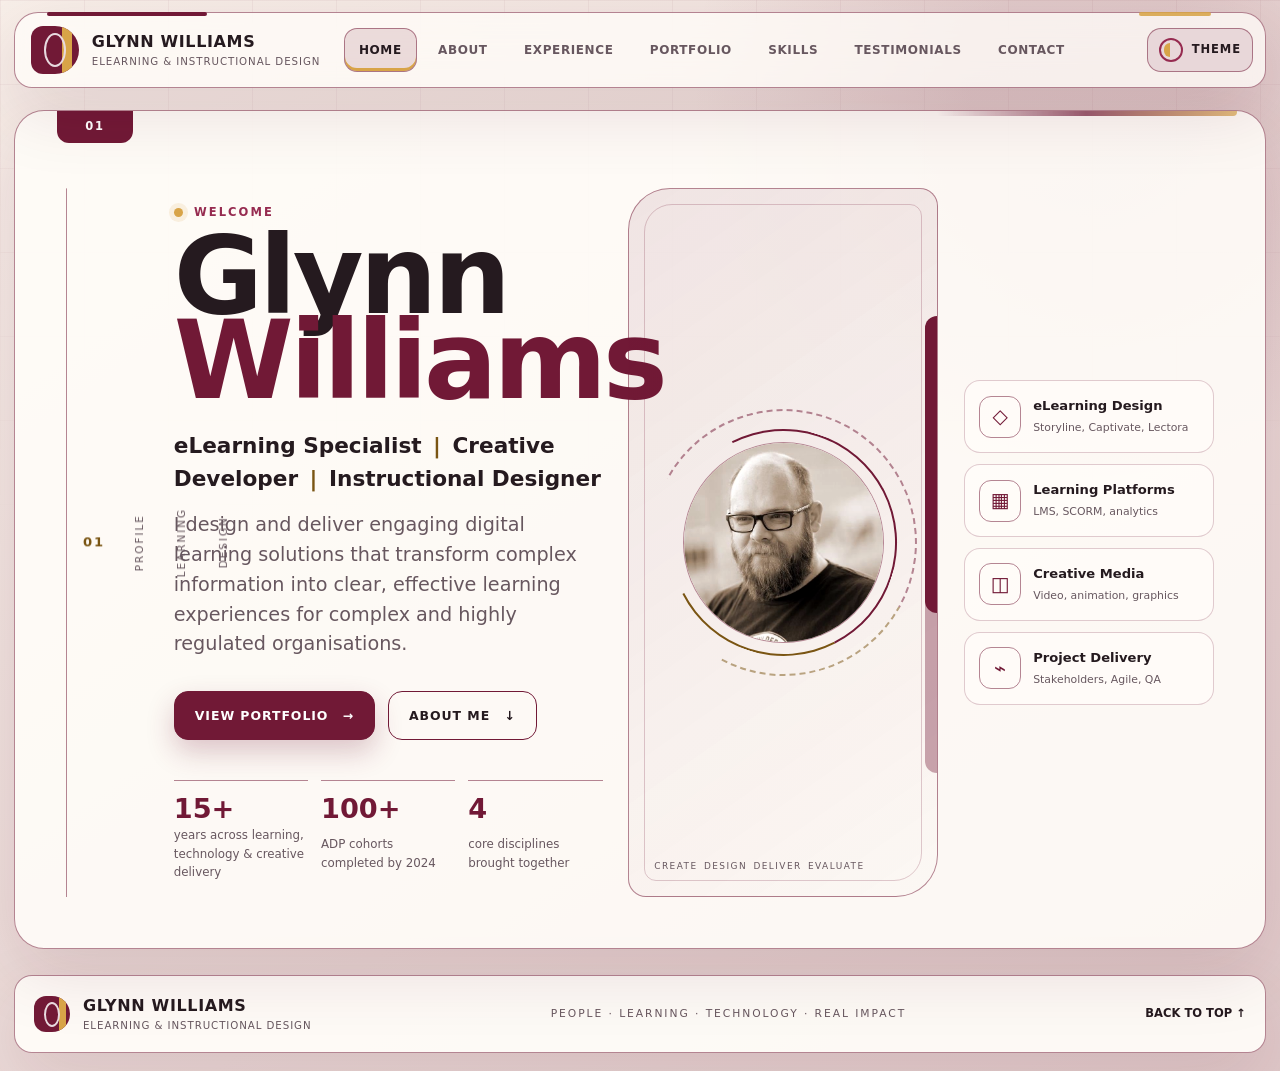
==== commit d53efa5b: "Release Resume portfolio V2" ====
--- a/index.html
+++ b/index.html
@@ -14,7 +14,8 @@
   <meta property="og:image" content="https://weejubya.github.io/Resume/assets/img/social-preview.jpg" />
   <meta http-equiv="X-Clacks-Overhead" content="GNU Terry Pratchett" />
   <link rel="stylesheet" href="assets/css/styles.css" />
-  <script type="module" src="assets/js/site.js"></script>
+  <link rel="stylesheet" href="assets/css/module.css" />
+  <script type="module" src="assets/js/app.js"></script>
 </head>
 <body>
   <a class="skip-link" href="#main-content">Skip to main content</a>
@@ -28,29 +29,26 @@
       </span>
     </div>
 
-    <button class="nav-toggle" id="nav-toggle" type="button" aria-expanded="false" aria-controls="primary-nav">
-      <span class="sr-only">Toggle navigation</span>
-      <span aria-hidden="true"></span><span aria-hidden="true"></span><span aria-hidden="true"></span>
-    </button>
-
-    <nav class="site-nav" id="primary-nav" aria-label="Primary navigation">
-      <a href="#home" aria-current="page">Home</a>
-      <a href="#about">About</a>
-      <a href="#experience">Experience</a>
-      <a href="#portfolio">Portfolio</a>
-      <a href="#skills">Skills</a>
-      <a href="#testimonials">Testimonials</a>
-      <a href="#contact">Contact</a>
+    <nav class="app-tabs" aria-label="Portfolio sections">
+      <div class="app-tabs__track" role="tablist" aria-label="Portfolio sections">
+        <button id="tab-home" role="tab" data-tab="home" aria-controls="panel-home" aria-selected="true" tabindex="0" type="button">Home</button>
+        <button id="tab-about" role="tab" data-tab="about" aria-controls="panel-about" aria-selected="false" tabindex="-1" type="button">About</button>
+        <button id="tab-experience" role="tab" data-tab="experience" aria-controls="panel-experience" aria-selected="false" tabindex="-1" type="button">Experience</button>
+        <button id="tab-portfolio" role="tab" data-tab="portfolio" aria-controls="panel-portfolio" aria-selected="false" tabindex="-1" type="button">Portfolio</button>
+        <button id="tab-skills" role="tab" data-tab="skills" aria-controls="panel-skills" aria-selected="false" tabindex="-1" type="button">Skills</button>
+        <button id="tab-testimonials" role="tab" data-tab="testimonials" aria-controls="panel-testimonials" aria-selected="false" tabindex="-1" type="button">Testimonials</button>
+        <button id="tab-contact" role="tab" data-tab="contact" aria-controls="panel-contact" aria-selected="false" tabindex="-1" type="button">Contact</button>
+      </div>
     </nav>
 
-    <button class="theme-toggle" id="theme-toggle" type="button" aria-label="Switch to dark theme">
+    <button class="theme-toggle" id="theme-toggle" data-theme-toggle type="button" aria-label="Switch to dark theme">
       <span class="theme-toggle__orb" aria-hidden="true"></span>
       <span class="theme-toggle__text">Theme</span>
     </button>
   </header>
 
-  <main id="main-content">
-    <section class="hero section-shell" id="home" data-section-index="01">
+  <main id="main-content" class="app-panels">
+    <section id="panel-home" class="hero section-shell tab-panel" role="tabpanel" aria-labelledby="tab-home" data-panel="home" data-section-index="01">
       <div class="hero-rail rail-panel" aria-hidden="true">
         <span>01</span><span>PROFILE</span><span>LEARNING</span><span>DESIGN</span>
       </div>
@@ -90,7 +88,7 @@
       </aside>
     </section>
 
-    <section class="section-shell about-section" id="about" data-section-index="02">
+    <section id="panel-about" class="section-shell about-section tab-panel" role="tabpanel" aria-labelledby="tab-about" data-panel="about" data-section-index="02">
       <header class="section-heading">
         <p class="eyebrow"><span class="signal-dot" aria-hidden="true"></span> About me</p>
         <h2>Turning complex information into <span>engaging learning experiences.</span></h2>
@@ -118,7 +116,7 @@
       </div>
     </section>
 
-    <section class="section-shell experience-section" id="experience" data-section-index="03">
+    <section id="panel-experience" class="section-shell experience-section tab-panel" role="tabpanel" aria-labelledby="tab-experience" data-panel="experience" data-section-index="03">
       <header class="section-heading section-heading--split">
         <div>
           <p class="eyebrow"><span class="signal-dot" aria-hidden="true"></span> Professional experience</p>
@@ -185,64 +183,68 @@
       </div>
     </section>
 
-    <section class="section-shell portfolio-section" id="portfolio" data-section-index="04">
+    <section id="panel-portfolio" class="section-shell portfolio-section tab-panel" role="tabpanel" aria-labelledby="tab-portfolio" data-panel="portfolio" data-section-index="04">
       <header class="section-heading section-heading--split">
         <div>
           <p class="eyebrow"><span class="signal-dot" aria-hidden="true"></span> Project showcase</p>
           <h2>Learning designed around <span>real outcomes.</span></h2>
         </div>
-        <p>The work shown here focuses on the thinking behind the solution: audience, structure, interaction, delivery and evaluation.</p>
-      </header>
-
-      <article class="project project--featured future-panel">
-        <div class="project-copy">
-          <div class="project-kicker"><span>PROJECT 01</span><span>SECURE-SECTOR CASE STUDY</span></div>
-          <h3>Analyst Development Programme <span>(ADP)</span></h3>
-          <p class="project-lead">A structured training experience designed to give all new analysts a consistent foundation of knowledge and skills.</p>
-          <dl class="project-facts">
-            <div><dt>Audience</dt><dd>All new analysts</dd></div>
-            <div><dt>Tools</dt><dd>Articulate Storyline, Adobe Creative Suite</dd></div>
-            <div><dt>Delivery</dt><dd>Agile design, build and review cycles</dd></div>
-            <div><dt>Impact</dt><dd>More than 100 cohorts of 12–16 analysts by 2024</dd></div>
-          </dl>
-        </div>
-
-        <div class="project-visual">
-          <img class="project-photo" src="assets/img/adp-project.jpg" alt="Person reviewing charts on a laptop and printed reports" width="1600" height="1000" loading="lazy" />
-          <div class="project-photo-label" aria-hidden="true">DESIGN · DEVELOP · DEPLOY</div>
-        </div>
-
-        <ol class="process-strip" aria-label="ADP development process">
-          <li><span>01</span><div><strong>Planning &amp; Scoping</strong><small>Stakeholders, objectives, curriculum mapping and project plan.</small></div></li>
-          <li><span>02</span><div><strong>Design &amp; Prototyping</strong><small>Storyboards, core-module prototype and early feedback.</small></div></li>
-          <li><span>03</span><div><strong>Full Development</strong><small>Agile sprints, scripting, assets, build, peer review and sign-off.</small></div></li>
-          <li><span>04</span><div><strong>Review &amp; Deployment</strong><small>Accessibility checks, testing, pilot feedback and phased LMS release.</small></div></li>
-        </ol>
-      </article>
-
-      <article class="project project--sample future-panel">
-        <div class="project-copy">
-          <div class="project-kicker"><span>PROJECT 02</span><span>INSTRUCTIONAL DESIGN SAMPLE</span></div>
-          <h3>Renewable Energy <span>Storyboard</span></h3>
-          <p class="project-lead">A sample instructional-design storyboard demonstrating how a short learning module can introduce a topic, structure objectives, reveal detail through interaction and check understanding.</p>
-          <div class="sample-flow" aria-label="Sample module flow">
-            <span>Introduce</span><b aria-hidden="true">→</b><span>Explore</span><b aria-hidden="true">→</b><span>Apply</span><b aria-hidden="true">→</b><span>Check</span>
-          </div>
-          <ul class="check-list">
-            <li>Identify the main types of renewable energy.</li>
-            <li>Describe positive climate impacts.</li>
-            <li>Recognise examples of UK renewable initiatives.</li>
-            <li>Use multiple-choice, true/false and drag-and-drop knowledge checks.</li>
-          </ul>
-        </div>
-        <div class="renewable-placeholder">
-          <img class="project-photo" src="assets/img/renewable-project.jpg" alt="Wind turbine backlit by the sun, used in the renewable energy storyboard sample" width="1400" height="900" loading="lazy" />
-          <p aria-hidden="true">RENEWABLE<br />ENERGY</p>
-        </div>
-      </article>
-    </section>
-
-    <section class="section-shell skills-section" id="skills" data-section-index="05">
+        <p>Two examples of the way I combine learning design, creative development and technology: one large programme case study and one working instructional-design sample.</p>
+      </header>
+
+      <div class="portfolio-workspace">
+        <article class="project-card future-panel" aria-labelledby="adp-title">
+          <div class="project-card__media">
+            <img class="project-photo" src="assets/img/adp-project.jpg" alt="Person reviewing charts on a laptop and printed reports" width="1600" height="1000" loading="lazy" />
+            <span class="project-photo-label" aria-hidden="true">DESIGN · DEVELOP · DEPLOY</span>
+          </div>
+          <div class="project-card__body">
+            <p class="eyebrow">Case Study · Programme Design</p>
+            <h2 id="adp-title">Analyst Developer Programme (ADP)</h2>
+            <p class="project-lead">The Analyst Development Programme was created to deliver a consistent, structured training experience for all new analysts, ensuring a shared foundation of knowledge and skills. It was a collaborative initiative between the in-house development team and an external training provider, combining subject matter expertise with tailored learning design.</p>
+            <dl class="project-facts">
+              <div><dt>Audience</dt><dd>All new analysts</dd></div>
+              <div><dt>Tools</dt><dd>Articulate Storyline, Adobe Creative Suite</dd></div>
+              <div><dt>Delivery</dt><dd>Agile design, build and review cycles</dd></div>
+              <div><dt>Impact</dt><dd>More than 100 cohorts of 12–16 analysts by 2024</dd></div>
+            </dl>
+            <div class="project-detail-grid">
+              <section><span>01</span><h3>Planning &amp; Scoping</h3><p>Engaged key stakeholders to define learning objectives, target audience needs and delivery constraints; developed the curriculum map and detailed project plan.</p></section>
+              <section><span>02</span><h3>Design &amp; Prototyping</h3><p>Built storyboards for priority modules, piloted a prototype and integrated early feedback into design templates for wider use.</p></section>
+              <section><span>03</span><h3>Full Development</h3><p>Developed modules in agile sprints covering scripting, asset creation, build, peer review and stakeholder sign-off, with shared version-controlled tracking.</p></section>
+              <section><span>04</span><h3>Review &amp; Deployment</h3><p>Conducted accessibility checks, browser/device testing and stakeholder walkthroughs, then packaged modules to SCORM for phased LMS/LXP releases.</p></section>
+            </div>
+            <div class="project-reflection">
+              <h3>Impact &amp; reflection</h3>
+              <p>As of 2024, more than 100 cohorts of between 12–16 analysts had completed the programme.</p>
+              <p>Delivering the ADP highlighted the value of collaboration in achieving a consistent and high-quality learner experience. Early alignment on learning outcomes and standards helped both teams develop coherent, accessible and relevant content, while feedback from early cohorts directly informed improvements in content sequencing and delivery methods.</p>
+            </div>
+          </div>
+        </article>
+
+        <article class="project-card project-card--interactive future-panel" aria-labelledby="renewable-title">
+          <div class="project-card__media">
+            <img class="project-photo" src="assets/img/renewable-project.jpg" alt="Wind turbine backlit by the sun, used in the renewable energy storyboard sample" width="1400" height="900" loading="lazy" />
+            <span class="project-photo-label" aria-hidden="true">INTERACTIVE · STORYBOARD · KNOWLEDGE CHECK</span>
+          </div>
+          <div class="project-card__body">
+            <p class="eyebrow">Interactive Sample · Instructional Design</p>
+            <h2 id="renewable-title">Renewable Energy</h2>
+            <p class="project-lead">A working reconstruction of the storyboard sample: explore renewable energy types, reveal climate-impact content, open the Avonmouth Wind Farm case study, then complete the knowledge check.</p>
+            <ul class="check-list">
+              <li>Identify the main types of renewable energy.</li>
+              <li>Describe how renewable energy benefits the world climate.</li>
+              <li>Recognise renewable initiatives in the UK.</li>
+              <li>Complete five questions and a five-pair matching activity.</li>
+            </ul>
+            <button class="control-button control-button--primary" id="launch-renewable-module" type="button">Launch Interactive Case Study</button>
+            <noscript><p class="noscript-note noscript-note--inline">JavaScript is required to launch the interactive learning demonstration. The surrounding portfolio content remains available.</p></noscript>
+          </div>
+        </article>
+      </div>
+    </section>
+
+    <section id="panel-skills" class="section-shell skills-section tab-panel" role="tabpanel" aria-labelledby="tab-skills" data-panel="skills" data-section-index="05">
       <header class="section-heading section-heading--split">
         <div>
           <p class="eyebrow"><span class="signal-dot" aria-hidden="true"></span> Skills &amp; technologies</p>
@@ -283,7 +285,7 @@
       </div>
     </section>
 
-    <section class="section-shell testimonials-section" id="testimonials" data-section-index="06">
+    <section id="panel-testimonials" class="section-shell testimonials-section tab-panel" role="tabpanel" aria-labelledby="tab-testimonials" data-panel="testimonials" data-section-index="06">
       <header class="section-heading">
         <p class="eyebrow"><span class="signal-dot" aria-hidden="true"></span> Colleague feedback</p>
         <h2>Trusted to turn complexity into <span>clear, engaging work.</span></h2>
@@ -300,7 +302,7 @@
       </div>
     </section>
 
-    <section class="section-shell contact-section" id="contact" data-section-index="07">
+    <section id="panel-contact" class="section-shell contact-section tab-panel" role="tabpanel" aria-labelledby="tab-contact" data-panel="contact" data-section-index="07">
       <div class="contact-panel future-panel">
         <div>
           <p class="eyebrow"><span class="signal-dot" aria-hidden="true"></span> Contact</p>
@@ -316,6 +318,45 @@
     </section>
   </main>
 
+
+  <section class="learning-module" id="renewable-module" aria-label="Renewable Energy interactive case study" hidden>
+    <header class="learning-module__header">
+      <div>
+        <p class="learning-module__kicker">Interactive case study</p>
+        <strong>Renewable Energy</strong>
+      </div>
+      <div class="learning-module__status">
+        <span id="module-section-label">01 · Welcome</span>
+        <button class="module-control" id="module-theme-toggle" data-theme-toggle type="button" aria-label="Switch to dark theme">Theme</button>
+        <button class="module-control module-control--exit" id="module-exit" type="button">Exit to Portfolio</button>
+      </div>
+    </header>
+
+    <div class="learning-module__stage" id="module-stage" tabindex="-1"></div>
+
+    <footer class="learning-module__nav" aria-label="Learning module navigation">
+      <button class="module-control" id="module-back" type="button">← Back</button>
+      <div class="module-progress" aria-label="Module progress">
+        <span id="module-progress-text">1 of 6</span>
+        <span class="module-progress__track" aria-hidden="true"><span id="module-progress-fill"></span></span>
+      </div>
+      <button class="module-control module-control--primary" id="module-next" type="button">Next →</button>
+    </footer>
+  </section>
+
+  <template id="avonmouth-launch-template">
+    <button class="module-control module-control--primary" id="open-avonmouth" type="button">View Case Study</button>
+  </template>
+
+  <div class="dialog-backdrop" id="avonmouth-backdrop" hidden>
+    <section id="avonmouth-dialog" role="dialog" aria-modal="true" aria-labelledby="avonmouth-title" tabindex="-1" class="case-dialog">
+      <p class="case-dialog__kicker">Case Study</p>
+      <h2 id="avonmouth-title">Avonmouth Wind Farm</h2>
+      <div id="avonmouth-copy" class="case-dialog__copy"></div>
+      <button class="module-control module-control--primary" id="close-avonmouth" type="button">Close</button>
+    </section>
+  </div>
+
   <footer class="site-footer">
     <div class="brand brand--footer"><span class="brand-mark" aria-hidden="true"><span></span></span><span class="brand-copy"><strong>Glynn Williams</strong><small>eLearning &amp; Instructional Design</small></span></div>
     <p>People · Learning · Technology · Real impact</p>
--- a/assets/css/styles.css
+++ b/assets/css/styles.css
@@ -15,6 +15,7 @@
   --navy-panel: #08243a;
   --gold: #d8a448;
   --gold-text: #7a5513;
+  --focus-ring: #711936;
   --radius-xl: 30px;
   --radius-lg: 22px;
   --radius-md: 14px;
@@ -51,6 +52,7 @@
   --shadow: 0 30px 80px rgba(0, 0, 0, 0.34);
   --glow: 0 0 34px rgba(21, 152, 229, 0.08);
   --gold-text: #e8bf65;
+  --focus-ring: #e8bf65;
 }
 
 * { box-sizing: border-box; }
@@ -65,6 +67,7 @@
   font-family: Inter, ui-sans-serif, system-ui, -apple-system, BlinkMacSystemFont, "Segoe UI", sans-serif;
   line-height: 1.55;
   min-height: 100vh;
+  overflow-x: clip;
   transition: background-color .28s ease, color .28s ease;
 }
 body::before {
@@ -188,7 +191,7 @@
 .nav-toggle { display: none; padding: 10px; }
 .nav-toggle span:not(.sr-only) { width: 21px; height: 2px; background: currentColor; display: block; margin: 4px auto; border-radius: 99px; }
 
-:focus-visible { outline: 3px solid var(--gold); outline-offset: 4px; border-radius: 6px; }
+:focus-visible { outline: 3px solid var(--focus-ring); outline-offset: 4px; border-radius: 6px; }
 
 main { width: min(calc(100% - 28px), var(--max)); margin: 22px auto 0; }
 .section-shell {
@@ -238,7 +241,7 @@
 .hero-rail { border-right: 1px solid var(--line-strong); display: flex; flex-direction: column; align-items: center; gap: 1.6rem; padding: 12px 16px; writing-mode: vertical-rl; transform: rotate(180deg); color: var(--text-muted); font-size: .66rem; letter-spacing: .18em; }
 .hero-rail span:first-child { writing-mode: horizontal-tb; transform: rotate(180deg); color: var(--gold-text); font-weight: 900; font-size: .82rem; }
 .hero-copy { align-self: center; padding: 1rem 0; }
-.hero h1 { margin: 0; font-size: clamp(4rem, 8.5vw, 8.7rem); line-height: .78; letter-spacing: -.078em; }
+.hero h1 { margin: 0; font-size: clamp(4rem, 8.5vw, 8.7rem); line-height: .78; letter-spacing: -.035em; }
 .hero h1 span { color: var(--primary); }
 .role-line { margin: 1.6rem 0 .9rem; font-size: clamp(1rem, 1.8vw, 1.35rem); font-weight: 760; }
 .role-line i { font-style: normal; color: var(--gold-text); margin: 0 .25rem; }
@@ -463,3 +466,110 @@
 }
 .renewable-placeholder .project-photo { position:absolute; inset:0; width:100%; height:100%; object-fit:cover; }
 .renewable-placeholder p { position: relative; z-index: 2; color: #fff; text-shadow: 0 2px 18px rgba(0,0,0,.65); }
+
+/* V2 application tabs */
+.site-header { grid-template-columns: auto minmax(0, 1fr) auto; }
+.app-tabs { min-width: 0; overflow: hidden; }
+.app-tabs__track {
+  display: flex;
+  gap: .35rem;
+  overflow-x: auto;
+  scrollbar-width: thin;
+  overscroll-behavior-inline: contain;
+  padding: .25rem;
+}
+.app-tabs [role="tab"] {
+  min-height: 44px;
+  flex: 0 0 auto;
+  border: 1px solid transparent;
+  border-radius: 13px;
+  padding: .65rem .9rem;
+  background: transparent;
+  color: var(--text-muted);
+  font: inherit;
+  font-size: .75rem;
+  font-weight: 800;
+  letter-spacing: .05em;
+  text-transform: uppercase;
+  cursor: pointer;
+}
+.app-tabs [role="tab"][aria-selected="true"] {
+  color: var(--text);
+  border-color: var(--line-strong);
+  background: color-mix(in srgb, var(--primary) 13%, transparent);
+  box-shadow: inset 0 -3px var(--gold);
+}
+.tab-panel[hidden] { display: none !important; }
+.tab-panel { animation: panel-redraw .18s ease both; }
+@keyframes panel-redraw {
+  from { opacity: .55; transform: translateY(3px); }
+  to { opacity: 1; transform: none; }
+}
+@media (max-width: 900px) {
+  .site-header {
+    grid-template-columns: minmax(0, 1fr) auto;
+    grid-template-areas: "brand theme" "tabs tabs";
+    gap: .45rem .8rem;
+  }
+  .brand { grid-area: brand; }
+  .theme-toggle { grid-area: theme; }
+  .app-tabs { grid-area: tabs; width: 100%; }
+  .app-tabs__track { padding-inline: 0; }
+}
+@media (prefers-reduced-motion: reduce) {
+  .tab-panel { animation: none; }
+}
+
+/* V2 portfolio workspace */
+.portfolio-workspace {
+  display: grid;
+  grid-template-columns: minmax(0, 1.15fr) minmax(340px, .85fr);
+  gap: 1rem;
+  align-items: start;
+}
+.project-card {
+  min-width: 0;
+  overflow: hidden;
+  border: 1px solid var(--line-strong);
+  border-radius: var(--radius-lg);
+  background: color-mix(in srgb, var(--panel-strong) 95%, transparent);
+  box-shadow: var(--shadow);
+}
+.project-card__media { position: relative; min-height: 240px; overflow: hidden; }
+.project-card__media img { width: 100%; height: 100%; min-height: 240px; object-fit: cover; }
+.project-card__body { padding: clamp(1.2rem, 2.6vw, 2.1rem); }
+.project-card h2 { margin: .15rem 0 .8rem; font-size: clamp(2rem, 4vw, 3.5rem); line-height: .96; letter-spacing: -.04em; }
+.project-card--interactive { position: sticky; top: 112px; }
+.project-detail-grid { display: grid; grid-template-columns: repeat(2, minmax(0,1fr)); gap: .7rem; margin-top: 1rem; }
+.project-detail-grid section { padding: 1rem; border: 1px solid var(--line); border-radius: 15px; background: color-mix(in srgb, var(--primary) 5%, transparent); }
+.project-detail-grid section > span { display: inline-block; color: var(--gold-text); font-weight: 900; font-size: .68rem; letter-spacing: .12em; }
+.project-detail-grid h3 { margin: .35rem 0 .45rem; font-size: 1rem; }
+.project-detail-grid p, .project-reflection p { margin: 0; color: var(--text-muted); font-size: .82rem; }
+.project-reflection { margin-top: .8rem; padding: 1rem; border: 1px solid var(--line); border-radius: 15px; }
+.project-reflection h3 { margin: 0 0 .55rem; }
+.project-reflection p + p { margin-top: .65rem; }
+.control-button {
+  min-height: 44px;
+  display: inline-flex;
+  align-items: center;
+  justify-content: center;
+  gap: .55rem;
+  border: 1px solid var(--line-strong);
+  border-radius: 13px;
+  padding: .7rem 1rem;
+  background: var(--panel-strong);
+  color: var(--text);
+  font: inherit;
+  font-size: .78rem;
+  font-weight: 850;
+  letter-spacing: .035em;
+  cursor: pointer;
+}
+.control-button--primary { background: var(--primary); color: #fff; border-color: var(--primary); }
+.control-button:hover { transform: translateY(-1px); }
+.noscript-note--inline { position: static; transform: none; display: block; margin: .8rem 0 0; background: color-mix(in srgb, var(--primary) 88%, black); }
+@media (max-width: 800px) {
+  .portfolio-workspace { grid-template-columns: 1fr; }
+  .project-card--interactive { position: static; }
+  .project-detail-grid { grid-template-columns: 1fr; }
+}
--- a/assets/css/module.css
+++ b/assets/css/module.css
@@ -0,0 +1,282 @@
+/* Renewable Energy interactive case study */
+body[data-module-open="true"] { overflow: hidden; }
+
+.learning-module {
+  position: fixed;
+  inset: clamp(8px, 1.6vw, 22px);
+  z-index: 120;
+  display: grid;
+  grid-template-rows: auto minmax(0, 1fr) auto;
+  min-width: 0;
+  overflow: hidden;
+  border: 1px solid var(--line-strong);
+  border-radius: clamp(18px, 2.5vw, 34px);
+  background:
+    radial-gradient(circle at 90% 10%, color-mix(in srgb, var(--primary) 17%, transparent), transparent 35%),
+    var(--page-bg);
+  color: var(--text);
+  box-shadow: 0 28px 90px rgba(0,0,0,.32);
+}
+.learning-module[hidden] { display: none !important; }
+.learning-module::before {
+  content: "";
+  position: absolute;
+  inset: 0;
+  pointer-events: none;
+  opacity: .32;
+  background-image: linear-gradient(color-mix(in srgb, var(--line) 55%, transparent) 1px, transparent 1px), linear-gradient(90deg, color-mix(in srgb, var(--line) 55%, transparent) 1px, transparent 1px);
+  background-size: 44px 44px;
+  mask-image: linear-gradient(to bottom, rgba(0,0,0,.6), transparent 70%);
+}
+.learning-module__header,
+.learning-module__nav {
+  position: relative;
+  z-index: 2;
+  display: flex;
+  align-items: center;
+  gap: 1rem;
+  padding: .8rem clamp(.9rem, 2vw, 1.6rem);
+  background: color-mix(in srgb, var(--panel-strong) 93%, transparent);
+  backdrop-filter: blur(16px);
+}
+.learning-module__header { justify-content: space-between; border-bottom: 1px solid var(--line); }
+.learning-module__header strong { display: block; font-size: clamp(1rem, 2.2vw, 1.35rem); letter-spacing: -.02em; }
+.learning-module__kicker,
+.case-dialog__kicker {
+  margin: 0 0 .15rem;
+  color: var(--gold-text);
+  font-size: .66rem;
+  font-weight: 900;
+  letter-spacing: .16em;
+  text-transform: uppercase;
+}
+.learning-module__status { display: flex; align-items: center; justify-content: flex-end; gap: .7rem; color: var(--text-muted); font-size: .72rem; font-weight: 800; }
+.learning-module__stage {
+  position: relative;
+  z-index: 1;
+  min-height: 0;
+  overflow: auto;
+  overscroll-behavior: contain;
+  padding: clamp(1rem, 3vw, 3rem);
+  outline: none;
+}
+.module-screen { width: min(1120px, 100%); margin: 0 auto; }
+.module-screen__header { margin-bottom: clamp(1rem, 2.4vw, 2rem); }
+.module-screen__number { color: var(--gold-text); font-size: .72rem; font-weight: 900; letter-spacing: .18em; text-transform: uppercase; }
+.module-screen h1,
+.module-screen h2 { margin: .2rem 0 .65rem; font-size: clamp(2.2rem, 6vw, 5.2rem); line-height: .93; letter-spacing: -.045em; }
+.module-screen__lede { max-width: 70ch; color: var(--text-muted); font-size: clamp(.96rem, 1.5vw, 1.14rem); }
+.objective-grid,
+.renewable-type-grid,
+.climate-grid,
+.uk-grid { display: grid; gap: .85rem; }
+.objective-grid { grid-template-columns: repeat(3, minmax(0,1fr)); margin-top: 1.4rem; }
+.objective-card,
+.climate-card,
+.uk-card,
+.type-detail {
+  border: 1px solid var(--line);
+  border-radius: 18px;
+  background: color-mix(in srgb, var(--panel-strong) 94%, transparent);
+  padding: 1rem;
+}
+.objective-card strong { display: block; margin-bottom: .35rem; color: var(--gold-text); font-size: .74rem; letter-spacing: .08em; }
+.objective-card p,
+.climate-card p,
+.uk-card p,
+.type-detail p { margin: 0; color: var(--text-muted); }
+.renewable-type-grid { grid-template-columns: repeat(5, minmax(0,1fr)); }
+.renewable-type-control,
+.climate-reveal {
+  min-height: 84px;
+  border: 1px solid var(--line-strong);
+  border-radius: 17px;
+  background: color-mix(in srgb, var(--panel-strong) 93%, transparent);
+  color: var(--text);
+  padding: .9rem;
+  text-align: left;
+  font: inherit;
+  font-weight: 850;
+  cursor: pointer;
+}
+.renewable-type-control:hover,
+.climate-reveal:hover { border-color: color-mix(in srgb, var(--primary) 65%, var(--line-strong)); }
+.renewable-type-control[aria-pressed="true"],
+.climate-reveal[aria-expanded="true"] {
+  border-color: var(--primary);
+  box-shadow: inset 0 -3px var(--gold);
+}
+.renewable-type-control.is-viewed::after,
+.climate-reveal.is-viewed::after { content: "Viewed ✓"; display: block; margin-top: .45rem; color: var(--text-muted); font-size: .63rem; letter-spacing: .06em; }
+.type-detail { margin-top: 1rem; min-height: 120px; }
+.type-detail h3 { margin: 0 0 .45rem; font-size: clamp(1.35rem, 2.7vw, 2rem); }
+.climate-grid { grid-template-columns: repeat(2, minmax(0,1fr)); }
+.climate-card { padding: 0; overflow: hidden; }
+.climate-reveal { width: 100%; border: 0; border-radius: 0; min-height: 62px; }
+.climate-card__copy { padding: 1rem; border-top: 1px solid var(--line); }
+.climate-factoid { margin-top: 1rem; padding: 1rem 1.2rem; border: 1px solid color-mix(in srgb, var(--gold) 55%, var(--line)); border-radius: 18px; background: color-mix(in srgb, var(--gold) 8%, var(--panel-strong)); }
+.climate-factoid strong { color: var(--gold-text); }
+.climate-factoid p { margin: .35rem 0 0; }
+.uk-grid { grid-template-columns: repeat(2, minmax(0,1fr)); }
+.case-study-launch { margin-top: 1.1rem; padding: 1.2rem; border-radius: 19px; border: 1px solid var(--line-strong); background: color-mix(in srgb, var(--primary) 8%, var(--panel-strong)); }
+.case-study-launch h3 { margin: 0 0 .45rem; }
+.case-study-launch p { color: var(--text-muted); }
+
+.module-control {
+  min-height: 44px;
+  border: 1px solid var(--line-strong);
+  border-radius: 13px;
+  padding: .64rem .9rem;
+  background: var(--panel-strong);
+  color: var(--text);
+  font: inherit;
+  font-size: .76rem;
+  font-weight: 850;
+  cursor: pointer;
+}
+.module-control--primary { background: var(--primary); border-color: var(--primary); color: #fff; }
+.module-control--exit { background: transparent; }
+.module-control:disabled { opacity: .42; cursor: not-allowed; }
+.module-control:not(:disabled):hover { transform: translateY(-1px); }
+.learning-module__nav { justify-content: space-between; border-top: 1px solid var(--line); }
+.module-progress { flex: 1; max-width: 520px; display: grid; grid-template-columns: auto minmax(80px,1fr); gap: .7rem; align-items: center; color: var(--text-muted); font-size: .7rem; font-weight: 800; }
+.module-progress__track { height: 5px; overflow: hidden; border-radius: 999px; background: var(--line); }
+.module-progress__track > span { display: block; width: 16.6667%; height: 100%; border-radius: inherit; background: linear-gradient(90deg, var(--primary), var(--gold)); transition: width .2s ease; }
+
+.dialog-backdrop {
+  position: fixed;
+  inset: 0;
+  z-index: 200;
+  display: grid;
+  place-items: center;
+  padding: 1rem;
+  background: rgba(4,8,16,.72);
+  backdrop-filter: blur(8px);
+}
+.dialog-backdrop[hidden] { display: none !important; }
+.case-dialog {
+  width: min(720px, 100%);
+  max-height: min(82vh, 760px);
+  overflow: auto;
+  border: 1px solid var(--line-strong);
+  border-radius: 25px;
+  padding: clamp(1.2rem, 3vw, 2.2rem);
+  background: var(--panel-strong);
+  color: var(--text);
+  box-shadow: 0 26px 80px rgba(0,0,0,.42);
+}
+.case-dialog h2 { margin: .2rem 0 1rem; font-size: clamp(2rem, 5vw, 3.5rem); letter-spacing: -.04em; }
+.case-dialog__copy { display: grid; gap: .8rem; margin-bottom: 1.2rem; }
+.case-dialog__copy p { margin: 0; color: var(--text-muted); }
+
+.module-control:focus-visible,
+.renewable-type-control:focus-visible,
+.climate-reveal:focus-visible,
+.case-dialog:focus-visible { outline: 3px solid var(--focus-ring); outline-offset: 3px; }
+
+@media (max-width: 900px) {
+  .learning-module { inset: 6px; border-radius: 20px; }
+  .objective-grid { grid-template-columns: 1fr; }
+  .renewable-type-grid { grid-template-columns: repeat(2, minmax(0,1fr)); }
+}
+@media (max-width: 760px) {
+  .learning-module__header { align-items: flex-start; }
+  .learning-module__status { flex-direction: column; align-items: flex-end; }
+  .learning-module__stage { padding: 1rem .8rem 5.8rem; }
+  .learning-module__nav { position: absolute; inset: auto 0 0; padding: .6rem; gap: .45rem; }
+  .module-progress { grid-template-columns: 1fr; gap: .25rem; text-align: center; }
+  .renewable-type-grid,
+  .climate-grid,
+  .uk-grid { grid-template-columns: 1fr; }
+  .renewable-type-control { min-height: 64px; }
+  .module-control { padding-inline: .7rem; }
+}
+@media (max-width: 420px) {
+  .learning-module__header strong { font-size: .96rem; }
+  .learning-module__status > span { display: none; }
+  .module-control--exit { font-size: .68rem; }
+}
+@media (prefers-reduced-motion: reduce) {
+  .module-progress__track > span,
+  .module-control,
+  .renewable-type-control,
+  .climate-reveal { transition: none !important; transform: none !important; }
+}
+
+/* Knowledge check and matching */
+.knowledge-check { display: grid; gap: 1.25rem; }
+.quiz-questions { display: grid; gap: .8rem; }
+.quiz-question {
+  margin: 0;
+  border: 1px solid var(--line);
+  border-radius: 18px;
+  padding: 1rem;
+  background: color-mix(in srgb, var(--panel-strong) 95%, transparent);
+}
+.quiz-question legend { width: 100%; padding: 0 0 .75rem; font-weight: 850; line-height: 1.35; }
+.quiz-question legend span { display: inline-block; min-width: 2.2rem; margin-right: .55rem; color: var(--gold-text); font-size: .68rem; letter-spacing: .12em; }
+.quiz-options { display: grid; grid-template-columns: repeat(2, minmax(0,1fr)); gap: .55rem; }
+.quiz-options label {
+  min-height: 48px;
+  display: flex;
+  align-items: center;
+  gap: .6rem;
+  padding: .65rem .75rem;
+  border: 1px solid var(--line);
+  border-radius: 13px;
+  color: var(--text-muted);
+  cursor: pointer;
+}
+.quiz-options label:has(input:checked) { border-color: var(--primary); color: var(--text); background: color-mix(in srgb, var(--primary) 8%, transparent); }
+.quiz-options input { inline-size: 1.1rem; block-size: 1.1rem; accent-color: var(--primary); }
+.matching-activity { border: 1px solid var(--line-strong); border-radius: 20px; padding: 1rem; background: color-mix(in srgb, var(--primary) 4%, var(--panel-strong)); }
+.matching-activity__header { display: grid; grid-template-columns: 1fr minmax(230px,.55fr); gap: 1rem; align-items: end; }
+.matching-activity__header h3 { margin: .15rem 0 0; font-size: clamp(1.35rem, 3vw, 2rem); }
+.matching-activity__header > p { margin: 0; color: var(--text-muted); font-size: .78rem; }
+.matching-bank { display: flex; gap: .5rem; overflow-x: auto; padding: .85rem 0; }
+.matching-chip { flex: 0 0 min(280px, 72vw); border: 1px dashed var(--line-strong); border-radius: 12px; padding: .7rem; color: var(--text-muted); font-size: .72rem; cursor: grab; background: var(--panel-strong); }
+.matching-chip:active { cursor: grabbing; }
+.matching-grid { display: grid; gap: .6rem; }
+.matching-row { min-height: 58px; display: grid; grid-template-columns: minmax(150px,.3fr) minmax(0,1fr); gap: .8rem; align-items: center; padding: .65rem; border: 1px solid var(--line); border-radius: 13px; }
+.matching-row strong { font-size: .82rem; }
+.matching-row select { min-height: 44px; min-width: 0; width: 100%; border: 1px solid var(--line-strong); border-radius: 10px; padding: .55rem .65rem; background: var(--panel-strong); color: var(--text); font: inherit; font-size: .74rem; }
+.quiz-submit-row { display: flex; align-items: center; justify-content: space-between; gap: 1rem; }
+.quiz-validation { margin: 0; color: var(--text-muted); font-size: .8rem; font-weight: 750; }
+.quiz-validation:not(:empty) { color: var(--primary); }
+.quiz-options input:focus-visible,
+.matching-row select:focus-visible { outline: 3px solid var(--focus-ring); outline-offset: 3px; }
+@media (max-width: 760px) {
+  .quiz-options { grid-template-columns: 1fr; }
+  .matching-activity__header { grid-template-columns: 1fr; }
+  .matching-bank { display: none; }
+  .matching-row { grid-template-columns: 1fr; }
+  .quiz-submit-row { align-items: stretch; flex-direction: column; }
+}
+
+/* Results and answer review */
+.module-screen--result { min-height: 100%; display: grid; place-items: center; }
+.result-card { width: min(780px, 100%); border: 1px solid var(--line-strong); border-radius: 26px; padding: clamp(1.4rem, 4vw, 3rem); text-align: center; background: color-mix(in srgb, var(--panel-strong) 96%, transparent); box-shadow: var(--shadow); }
+.result-card--pass { box-shadow: inset 0 4px var(--gold), var(--shadow); }
+.result-card--fail { box-shadow: inset 0 4px var(--primary), var(--shadow); }
+.result-card__status { margin: 0; font-size: .78rem; font-weight: 950; letter-spacing: .15em; text-transform: uppercase; }
+.result-card__score { display: block; margin: .35rem 0; color: var(--gold-text); font-size: clamp(4rem, 12vw, 8rem); line-height: .9; letter-spacing: -.06em; }
+.result-card h2 { margin: .5rem 0 .75rem; font-size: clamp(1.8rem, 4vw, 3rem); }
+.result-card > p:not(.result-card__status):not(.result-card__points) { max-width: 62ch; margin-inline: auto; color: var(--text-muted); }
+.result-card__points { color: var(--text-muted); font-size: .76rem; font-weight: 850; }
+.result-actions { display: flex; flex-wrap: wrap; justify-content: center; gap: .65rem; margin-top: 1.2rem; }
+.answer-review { display: grid; grid-template-columns: repeat(2, minmax(0,1fr)); gap: 1rem; align-items: start; }
+.review-section { display: grid; gap: .7rem; }
+.review-section > h3 { margin: 0; font-size: 1.2rem; }
+.review-item { border: 1px solid var(--line); border-radius: 16px; padding: .9rem; background: var(--panel-strong); }
+.review-item.is-correct { box-shadow: inset 4px 0 var(--gold); }
+.review-item.is-incorrect { box-shadow: inset 4px 0 var(--primary); }
+.review-item__status { display: flex; justify-content: space-between; gap: .8rem; margin-bottom: .55rem; font-size: .68rem; text-transform: uppercase; letter-spacing: .08em; }
+.review-item__status span { color: var(--text-muted); }
+.review-item h4 { margin: 0 0 .6rem; line-height: 1.35; }
+.review-item p { margin: .25rem 0; color: var(--text-muted); font-size: .78rem; }
+.review-item p strong { color: var(--text); }
+@media (max-width: 760px) {
+  .answer-review { grid-template-columns: 1fr; }
+  .result-actions { flex-direction: column; }
+  .result-actions .module-control { width: 100%; }
+}
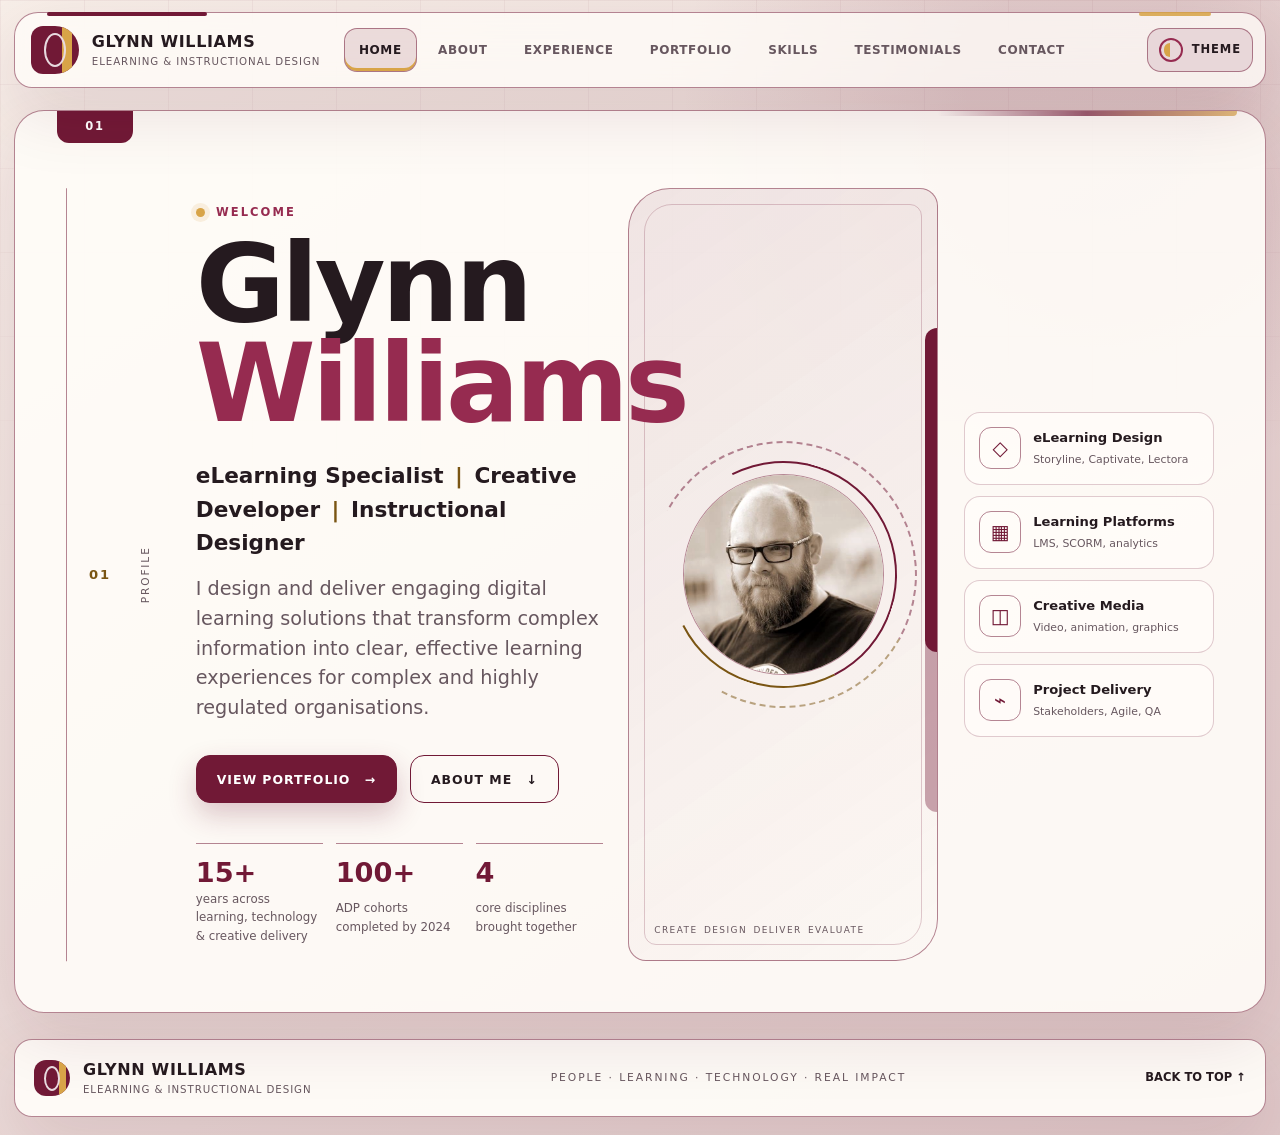
==== commit d3cbf044: "Polish hero layout and update skills" ====
--- a/index.html
+++ b/index.html
@@ -256,7 +256,7 @@
       <div class="skills-dashboard">
         <article class="skill-cluster future-panel">
           <div class="cluster-number">01</div><h3>Authoring Tools</h3><p>Create interactive, accessible learning experiences.</p>
-          <ul><li><strong>Articulate Storyline</strong><span>Interactive eLearning</span></li><li><strong>ELB Lectora</strong><span>Authoring &amp; accessibility</span></li><li><strong>Adobe Captivate</strong><span>Responsive multimedia</span></li></ul>
+          <ul><li><strong>Adobe Captivate</strong><span>Accessible authoring</span></li><li><strong>eLB Lectora</strong><span>Interactive eLearning</span></li><li><strong>Articulate Storyline</strong><span>Scenario-based learning</span></li></ul>
         </article>
         <article class="skill-cluster future-panel">
           <div class="cluster-number">02</div><h3>Learning Standards</h3><p>Build content that travels cleanly between learning systems.</p>
@@ -268,11 +268,11 @@
         </article>
         <article class="skill-cluster skill-cluster--wide future-panel">
           <div class="cluster-number">04</div><h3>Creative Media</h3><p>Bring learning to life through graphics, motion, video and audio.</p>
-          <ul><li><strong>Photoshop</strong><span>Image design</span></li><li><strong>Premiere Pro</strong><span>Video editing</span></li><li><strong>After Effects</strong><span>Motion graphics</span></li><li><strong>Illustrator</strong><span>Vector design</span></li><li><strong>DaVinci Resolve</strong><span>Editing &amp; grading</span></li></ul>
+          <ul><li><strong>After Effects</strong><span>Motion graphics</span></li><li><strong>Photoshop</strong><span>Image design</span></li><li><strong>Premiere Pro</strong><span>Video editing</span></li><li><strong>Illustrator</strong><span>Vector design</span></li><li><strong>Adobe Audition</strong><span>Audio editing &amp; cleanup</span></li><li><strong>DaVinci Resolve</strong><span>Editing &amp; grading</span></li></ul>
         </article>
         <article class="skill-cluster future-panel">
           <div class="cluster-number">05</div><h3>Design &amp; Development</h3><p>Connect creative design with practical implementation.</p>
-          <ul><li><strong>Adobe Creative Suite</strong><span>Integrated workflow</span></li><li><strong>HTML/CSS basics</strong><span>Front-end fundamentals</span></li><li><strong>Audio &amp; video production</strong><span>End-to-end media</span></li></ul>
+          <ul><li><strong>Adobe Creative Suite</strong><span>Integrated workflow</span></li><li><strong>HTML/CSS basics</strong><span>Front-end fundamentals</span></li><li><strong>Audio &amp; video production</strong><span>End-to-end media</span></li><li><strong>VBS / VBA Scripting</strong><span>Workflow automation</span></li><li><strong>Visual Basic &amp; C Programming</strong><span>Application &amp; systems development</span></li></ul>
         </article>
         <article class="skill-cluster future-panel">
           <div class="cluster-number">06</div><h3>Methodologies</h3><p>Use proven structures to design effective learning.</p>
--- a/assets/css/styles.css
+++ b/assets/css/styles.css
@@ -237,12 +237,12 @@
 .section-heading--split { max-width: none; display: grid; grid-template-columns: minmax(0, 1.4fr) minmax(280px, .6fr); gap: clamp(2rem, 5vw, 7rem); align-items: end; }
 .section-heading--split > p { margin: 0; color: var(--text-muted); font-size: 1.05rem; max-width: 540px; }
 
-.hero { display: grid; grid-template-columns: 82px minmax(0, 1.25fr) minmax(310px, .75fr) minmax(250px, .52fr); gap: clamp(18px, 2vw, 34px); min-height: min(760px, calc(100vh - 125px)); padding-top: clamp(58px, 6vw, 90px); align-items: stretch; }
-.hero-rail { border-right: 1px solid var(--line-strong); display: flex; flex-direction: column; align-items: center; gap: 1.6rem; padding: 12px 16px; writing-mode: vertical-rl; transform: rotate(180deg); color: var(--text-muted); font-size: .66rem; letter-spacing: .18em; }
+.hero { display: grid; grid-template-columns: 104px minmax(0, 1.25fr) minmax(310px, .75fr) minmax(250px, .52fr); gap: clamp(18px, 2vw, 34px); min-height: min(760px, calc(100vh - 125px)); padding-top: clamp(58px, 6vw, 90px); align-items: stretch; }
+.hero-rail { border-right: 1px solid var(--line-strong); display: flex; flex-direction: column; align-items: center; gap: 1.6rem; padding: 12px 22px; writing-mode: vertical-rl; transform: rotate(180deg); color: var(--text-muted); font-size: .66rem; letter-spacing: .18em; overflow: hidden; position: relative; z-index: 1; }
 .hero-rail span:first-child { writing-mode: horizontal-tb; transform: rotate(180deg); color: var(--gold-text); font-weight: 900; font-size: .82rem; }
-.hero-copy { align-self: center; padding: 1rem 0; }
-.hero h1 { margin: 0; font-size: clamp(4rem, 8.5vw, 8.7rem); line-height: .78; letter-spacing: -.035em; }
-.hero h1 span { color: var(--primary); }
+.hero-copy { align-self: center; padding: 1rem 0; min-width: 0; position: relative; z-index: 2; }
+.hero h1 { margin: 0; font-size: clamp(4rem, 8.5vw, 8.7rem); line-height: .92; letter-spacing: -.035em; }
+.hero h1 span { color: var(--primary-bright); }
 .role-line { margin: 1.6rem 0 .9rem; font-size: clamp(1rem, 1.8vw, 1.35rem); font-weight: 760; }
 .role-line i { font-style: normal; color: var(--gold-text); margin: 0 .25rem; }
 .hero-intro { max-width: 760px; margin: 0; color: var(--text-muted); font-size: clamp(1rem, 1.5vw, 1.2rem); }
@@ -342,7 +342,7 @@
 .skill-cluster h3 { margin: .65rem 0 .25rem; font-size: 1.15rem; }.skill-cluster > p { margin: 0; color: var(--text-muted); font-size: .8rem; }
 .skill-cluster ul { list-style: none; padding: 0; margin: 1rem 0 0; display: grid; grid-template-columns: repeat(2, minmax(0, 1fr)); gap: .45rem; }
 .skill-cluster li { border: 1px solid var(--line); border-radius: 12px; padding: .7rem; min-height: 72px; }.skill-cluster li strong,.skill-cluster li span{display:block}.skill-cluster li strong{font-size:.75rem}.skill-cluster li span{font-size:.65rem;color:var(--text-muted);margin-top:.15rem}
-.skill-cluster--wide { grid-column: span 2; }.skill-cluster--wide ul { grid-template-columns: repeat(5, 1fr); }
+.skill-cluster--wide { grid-column: span 2; }.skill-cluster--wide ul { grid-template-columns: repeat(3, 1fr); }
 .delivery-ribbon { margin-top: .9rem; display: flex; flex-wrap: wrap; gap: .5rem; padding: 1rem; border: 1px solid var(--line); border-radius: 15px; }.delivery-ribbon span{padding:.35rem .7rem;background:color-mix(in srgb,var(--primary) 8%,transparent);border-radius:999px;font-size:.7rem;color:var(--text-muted)}
 
 .testimonial-grid { display: grid; grid-template-columns: repeat(2, 1fr); gap: .9rem; }.testimonial{margin:0;padding:clamp(1.5rem,3vw,2.5rem)}.testimonial blockquote{margin:0;font-size:clamp(1.15rem,2vw,1.6rem);line-height:1.35;letter-spacing:-.02em}.testimonial blockquote::before{content:"“";display:block;font-size:4rem;line-height:.5;color:var(--gold-text);margin-bottom:1rem}.testimonial figcaption{margin-top:1.5rem;display:flex;gap:.65rem;align-items:center}.testimonial figcaption span{color:var(--text-muted);font-size:.8rem}.testimonial figcaption span::before{content:"·";margin-right:.65rem;color:var(--gold)}
@@ -358,8 +358,9 @@
   .site-nav { gap: 0; }
   .site-nav a { padding-inline: .55rem; font-size: .68rem; }
   .theme-toggle__text { display: none; }
-  .hero { grid-template-columns: 60px 1fr minmax(300px, .72fr); }
-  .capability-stack { grid-column: 2 / -1; grid-template-columns: repeat(4, 1fr); }
+  .hero { grid-template-columns: minmax(0, 1fr) minmax(300px, .72fr); }
+  .hero-rail { display: none; }
+  .capability-stack { grid-column: 1 / -1; grid-template-columns: repeat(4, 1fr); }
   .hero-visual { min-height: 360px; }
   .skills-dashboard { grid-template-columns: repeat(2,1fr); }
   .skill-cluster--wide { grid-column: span 2; }
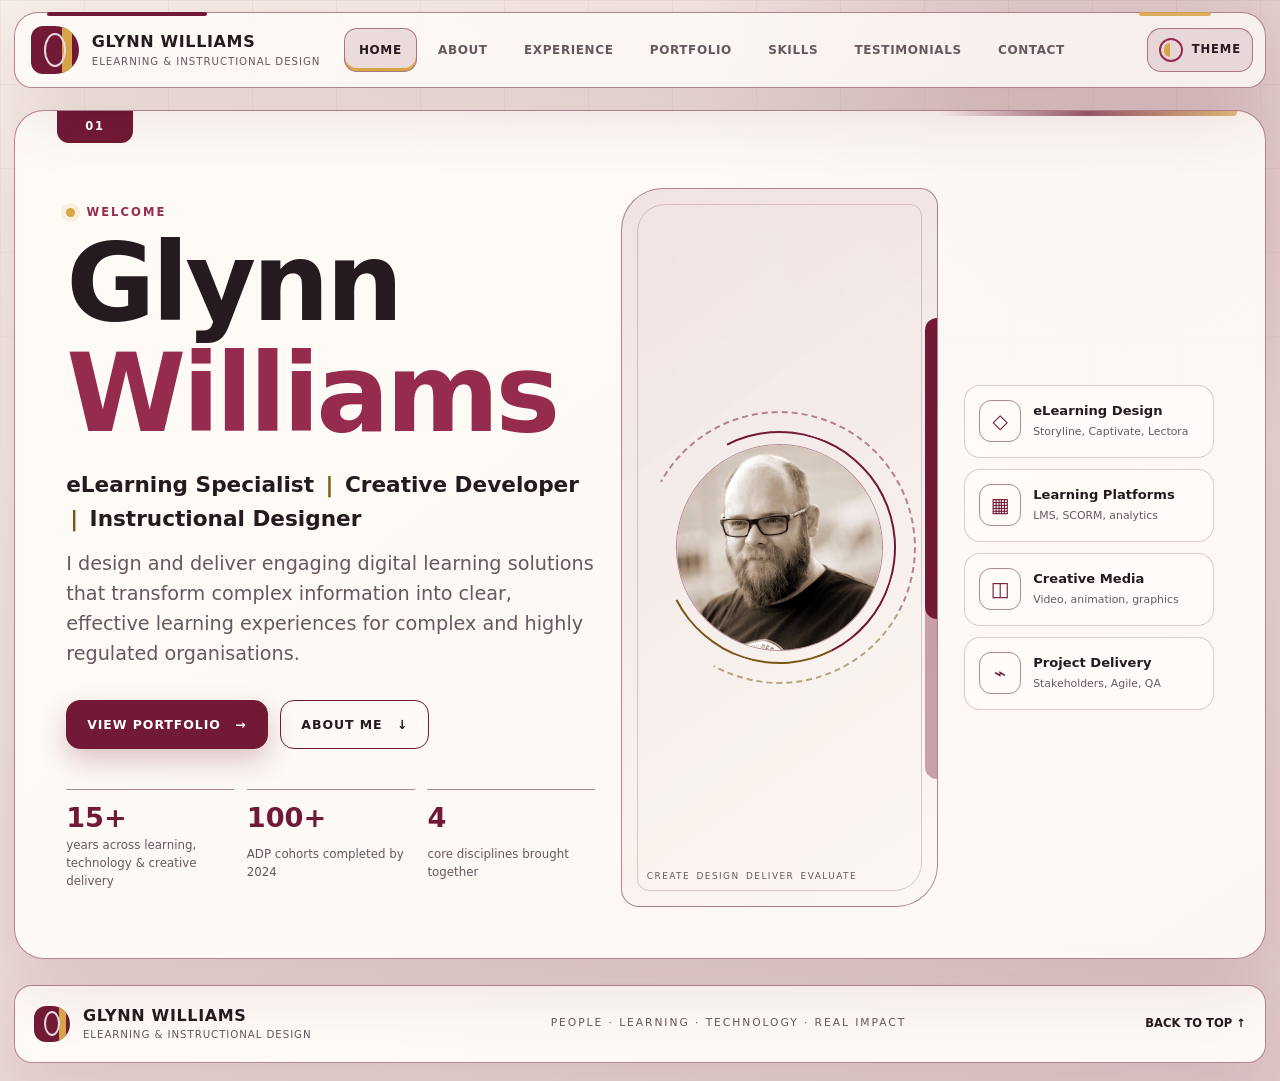
==== commit dc6639e2: "Polish hero layout and update skills" ====
--- a/index.html
+++ b/index.html
@@ -13,9 +13,9 @@
   <meta property="og:url" content="https://weejubya.github.io/Resume/" />
   <meta property="og:image" content="https://weejubya.github.io/Resume/assets/img/social-preview.jpg" />
   <meta http-equiv="X-Clacks-Overhead" content="GNU Terry Pratchett" />
-  <link rel="stylesheet" href="assets/css/styles.css" />
-  <link rel="stylesheet" href="assets/css/module.css" />
-  <script type="module" src="assets/js/app.js"></script>
+  <link rel="stylesheet" href="assets/css/styles.css?v=20260928-2" />
+  <link rel="stylesheet" href="assets/css/module.css?v=20260928-2" />
+  <script type="module" src="assets/js/app.js?v=20260928-2"></script>
 </head>
 <body>
   <a class="skip-link" href="#main-content">Skip to main content</a>
@@ -55,7 +55,7 @@
 
       <div class="hero-copy">
         <p class="eyebrow"><span class="signal-dot" aria-hidden="true"></span> Welcome</p>
-        <h1>Glynn<br /><span>Williams</span></h1>
+        <h1><span class="hero-name__first">Glynn</span><span class="hero-name__last">Williams</span></h1>
         <p class="role-line">eLearning Specialist <i>|</i> Creative Developer <i>|</i> Instructional Designer</p>
         <p class="hero-intro">I design and deliver engaging digital learning solutions that transform complex information into clear, effective learning experiences for complex and highly regulated organisations.</p>
         <div class="hero-actions">
--- a/assets/css/styles.css
+++ b/assets/css/styles.css
@@ -237,12 +237,13 @@
 .section-heading--split { max-width: none; display: grid; grid-template-columns: minmax(0, 1.4fr) minmax(280px, .6fr); gap: clamp(2rem, 5vw, 7rem); align-items: end; }
 .section-heading--split > p { margin: 0; color: var(--text-muted); font-size: 1.05rem; max-width: 540px; }
 
-.hero { display: grid; grid-template-columns: 104px minmax(0, 1.25fr) minmax(310px, .75fr) minmax(250px, .52fr); gap: clamp(18px, 2vw, 34px); min-height: min(760px, calc(100vh - 125px)); padding-top: clamp(58px, 6vw, 90px); align-items: stretch; }
-.hero-rail { border-right: 1px solid var(--line-strong); display: flex; flex-direction: column; align-items: center; gap: 1.6rem; padding: 12px 22px; writing-mode: vertical-rl; transform: rotate(180deg); color: var(--text-muted); font-size: .66rem; letter-spacing: .18em; overflow: hidden; position: relative; z-index: 1; }
+.hero { display: grid; grid-template-columns: minmax(0, 1.25fr) minmax(310px, .75fr) minmax(250px, .52fr); gap: clamp(18px, 2vw, 34px); min-height: min(760px, calc(100vh - 125px)); padding-top: clamp(58px, 6vw, 90px); align-items: stretch; }
+.hero-rail { display: none; }
 .hero-rail span:first-child { writing-mode: horizontal-tb; transform: rotate(180deg); color: var(--gold-text); font-weight: 900; font-size: .82rem; }
 .hero-copy { align-self: center; padding: 1rem 0; min-width: 0; position: relative; z-index: 2; }
-.hero h1 { margin: 0; font-size: clamp(4rem, 8.5vw, 8.7rem); line-height: .92; letter-spacing: -.035em; }
-.hero h1 span { color: var(--primary-bright); }
+.hero h1 { margin: 0; display: grid; row-gap: .12em; font-size: clamp(4rem, 8.5vw, 8.7rem); line-height: .9; letter-spacing: -.035em; }
+.hero-name__first { color: var(--text); }
+.hero-name__last { color: var(--primary-bright); }
 .role-line { margin: 1.6rem 0 .9rem; font-size: clamp(1rem, 1.8vw, 1.35rem); font-weight: 760; }
 .role-line i { font-style: normal; color: var(--gold-text); margin: 0 .25rem; }
 .hero-intro { max-width: 760px; margin: 0; color: var(--text-muted); font-size: clamp(1rem, 1.5vw, 1.2rem); }
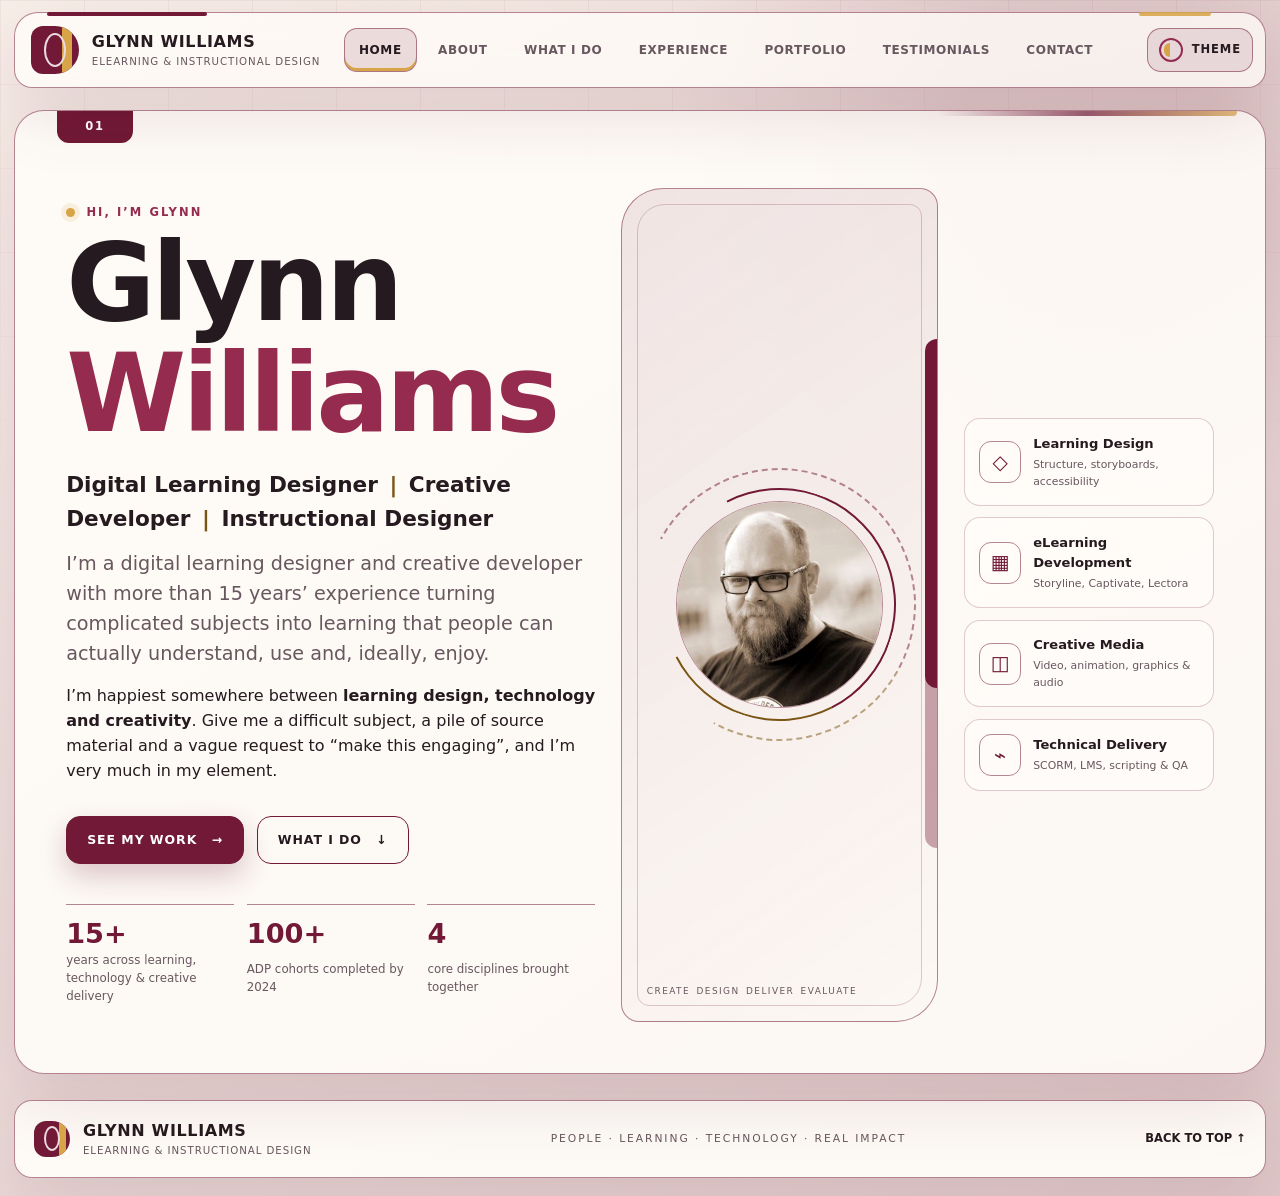
==== commit 36a722f7: "feat: add V3 content structure" ====
--- a/index.html
+++ b/index.html
@@ -13,9 +13,9 @@
   <meta property="og:url" content="https://weejubya.github.io/Resume/" />
   <meta property="og:image" content="https://weejubya.github.io/Resume/assets/img/social-preview.jpg" />
   <meta http-equiv="X-Clacks-Overhead" content="GNU Terry Pratchett" />
-  <link rel="stylesheet" href="assets/css/styles.css?v=20260928-2" />
-  <link rel="stylesheet" href="assets/css/module.css?v=20260928-2" />
-  <script type="module" src="assets/js/app.js?v=20260928-2"></script>
+  <link rel="stylesheet" href="assets/css/styles.css?v=20261015-3" />
+  <link rel="stylesheet" href="assets/css/module.css?v=20261015-3" />
+  <script type="module" src="assets/js/app.js?v=20261015-3"></script>
 </head>
 <body>
   <a class="skip-link" href="#main-content">Skip to main content</a>
@@ -33,9 +33,9 @@
       <div class="app-tabs__track" role="tablist" aria-label="Portfolio sections">
         <button id="tab-home" role="tab" data-tab="home" aria-controls="panel-home" aria-selected="true" tabindex="0" type="button">Home</button>
         <button id="tab-about" role="tab" data-tab="about" aria-controls="panel-about" aria-selected="false" tabindex="-1" type="button">About</button>
+        <button id="tab-what-i-do" role="tab" data-tab="what-i-do" aria-controls="panel-what-i-do" aria-selected="false" tabindex="-1" type="button">What I Do</button>
         <button id="tab-experience" role="tab" data-tab="experience" aria-controls="panel-experience" aria-selected="false" tabindex="-1" type="button">Experience</button>
         <button id="tab-portfolio" role="tab" data-tab="portfolio" aria-controls="panel-portfolio" aria-selected="false" tabindex="-1" type="button">Portfolio</button>
-        <button id="tab-skills" role="tab" data-tab="skills" aria-controls="panel-skills" aria-selected="false" tabindex="-1" type="button">Skills</button>
         <button id="tab-testimonials" role="tab" data-tab="testimonials" aria-controls="panel-testimonials" aria-selected="false" tabindex="-1" type="button">Testimonials</button>
         <button id="tab-contact" role="tab" data-tab="contact" aria-controls="panel-contact" aria-selected="false" tabindex="-1" type="button">Contact</button>
       </div>
@@ -54,13 +54,14 @@
       </div>
 
       <div class="hero-copy">
-        <p class="eyebrow"><span class="signal-dot" aria-hidden="true"></span> Welcome</p>
+        <p class="eyebrow"><span class="signal-dot" aria-hidden="true"></span> Hi, I’m Glynn</p>
         <h1><span class="hero-name__first">Glynn</span><span class="hero-name__last">Williams</span></h1>
-        <p class="role-line">eLearning Specialist <i>|</i> Creative Developer <i>|</i> Instructional Designer</p>
-        <p class="hero-intro">I design and deliver engaging digital learning solutions that transform complex information into clear, effective learning experiences for complex and highly regulated organisations.</p>
+        <p class="role-line">Digital Learning Designer <i>|</i> Creative Developer <i>|</i> Instructional Designer</p>
+        <p class="hero-intro">I’m a digital learning designer and creative developer with more than 15 years’ experience turning complicated subjects into learning that people can actually understand, use and, ideally, enjoy.</p>
+        <p class="hero-note">I’m happiest somewhere between <strong>learning design, technology and creativity</strong>. Give me a difficult subject, a pile of source material and a vague request to “make this engaging”, and I’m very much in my element.</p>
         <div class="hero-actions">
-          <a class="button button--primary" href="#portfolio">View portfolio <span aria-hidden="true">→</span></a>
-          <a class="button button--ghost" href="#about">About me <span aria-hidden="true">↓</span></a>
+          <a class="button button--primary" href="#portfolio">See my work <span aria-hidden="true">→</span></a>
+          <a class="button button--ghost" href="#what-i-do">What I do <span aria-hidden="true">↓</span></a>
         </div>
         <ul class="hero-metrics" aria-label="Professional highlights">
           <li><strong>15+</strong><span>years across learning, technology &amp; creative delivery</span></li>
@@ -81,48 +82,142 @@
       </div>
 
       <aside class="capability-stack" aria-label="Core capabilities">
-        <article><span class="cap-icon" aria-hidden="true">◇</span><div><strong>eLearning Design</strong><small>Storyline, Captivate, Lectora</small></div></article>
-        <article><span class="cap-icon" aria-hidden="true">▦</span><div><strong>Learning Platforms</strong><small>LMS, SCORM, analytics</small></div></article>
-        <article><span class="cap-icon" aria-hidden="true">◫</span><div><strong>Creative Media</strong><small>Video, animation, graphics</small></div></article>
-        <article><span class="cap-icon" aria-hidden="true">⌁</span><div><strong>Project Delivery</strong><small>Stakeholders, Agile, QA</small></div></article>
+        <article><span class="cap-icon" aria-hidden="true">◇</span><div><strong>Learning Design</strong><small>Structure, storyboards, accessibility</small></div></article>
+        <article><span class="cap-icon" aria-hidden="true">▦</span><div><strong>eLearning Development</strong><small>Storyline, Captivate, Lectora</small></div></article>
+        <article><span class="cap-icon" aria-hidden="true">◫</span><div><strong>Creative Media</strong><small>Video, animation, graphics &amp; audio</small></div></article>
+        <article><span class="cap-icon" aria-hidden="true">⌁</span><div><strong>Technical Delivery</strong><small>SCORM, LMS, scripting &amp; QA</small></div></article>
       </aside>
     </section>
 
     <section id="panel-about" class="section-shell about-section tab-panel" role="tabpanel" aria-labelledby="tab-about" data-panel="about" data-section-index="02">
-      <header class="section-heading">
-        <p class="eyebrow"><span class="signal-dot" aria-hidden="true"></span> About me</p>
-        <h2>Turning complex information into <span>engaging learning experiences.</span></h2>
+      <header class="section-heading section-heading--split">
+        <div>
+          <p class="eyebrow"><span class="signal-dot" aria-hidden="true"></span> About me</p>
+          <h2>Learning design, technology and <span>a slightly unusual route here.</span></h2>
+        </div>
+        <p>I’ve spent most of my career in complex organisations where accuracy, accessibility and attention to detail matter, usually somewhere between people, technology and creative problem-solving.</p>
       </header>
 
-      <div class="about-grid">
-        <div class="about-statement future-panel">
-          <p>Experienced eLearning and multimedia specialist with a background in secure government environments. My work connects instructional design, creative media and learning technology to make difficult subjects clearer, usable and memorable.</p>
-          <p>I work comfortably from early stakeholder conversations and learning-needs analysis through storyboarding, build, quality assurance, deployment and evaluation.</p>
-          <div class="security-note">
-            <span class="security-note__icon" aria-hidden="true">⌾</span>
-            <div>
-              <strong>Portfolio note</strong>
-              <p>Much of my professional work was created in secure environments and cannot be shared publicly. Case studies therefore focus on design approach, process and outcomes rather than protected material.</p>
-            </div>
-          </div>
-        </div>
-
-        <div class="focus-grid" aria-label="Professional focus areas">
-          <article class="focus-card"><span>01</span><h3>Instructional Design</h3><p>Accessible learning structures, measurable objectives and purposeful interaction.</p></article>
-          <article class="focus-card"><span>02</span><h3>Stakeholder Engagement</h3><p>Working with SMEs, customers and senior stakeholders to clarify needs and outcomes.</p></article>
-          <article class="focus-card"><span>03</span><h3>Quality under Constraints</h3><p>Iterative development, governance, accessibility and reliable delivery in complex environments.</p></article>
-          <article class="focus-card"><span>04</span><h3>Learning Technology</h3><p>SCORM-compliant content, LMS integration, platform administration and reporting.</p></article>
-        </div>
-      </div>
-    </section>
-
-    <section id="panel-experience" class="section-shell experience-section tab-panel" role="tabpanel" aria-labelledby="tab-experience" data-panel="experience" data-section-index="03">
+      <div class="about-editorial">
+        <article class="about-card future-panel">
+          <span class="cluster-number">01</span>
+          <h3>How I got here</h3>
+          <p>My career has wandered through IT infrastructure, policy, learning technology, instructional design, multimedia and creative development. Rather than seeing those as separate chapters, I think they all contribute to the same thing: understanding complicated systems and finding clearer, more human ways for people to interact with them.</p>
+          <p>I’m comfortable taking an idea from the slightly-scribbled-on-a-whiteboard stage through storyboarding, build, testing, deployment and evaluation, working closely with the people who know the subject best.</p>
+        </article>
+
+        <article class="about-card future-panel">
+          <span class="cluster-number">02</span>
+          <h3>How I work</h3>
+          <p>I like learning that is clear, purposeful and respectful of the person using it. Good interaction, storytelling and visual design can make even fairly dry subjects much easier to engage with, but none of those things should get in the way of the learning itself.</p>
+          <p>My approach is iterative: build something, test it, learn from it and improve it. Accessibility is part of that process from the beginning, not something bolted on at the end.</p>
+          <p class="about-principle"><strong>Talk to people, understand the problem, make something useful, and keep making it better.</strong></p>
+        </article>
+
+        <article class="about-card future-panel">
+          <span class="cluster-number">03</span>
+          <h3>A slightly unusual portfolio</h3>
+          <p>Because much of my work has been carried out within the UK Intelligence Community, a conventional public portfolio is a little difficult. Most of the learning products I created there can’t be shared publicly because of the Official Secrets Act.</p>
+          <p>I can, however, talk about the design problems I was solving, the approaches I took, the tools I used and what I learned from the work. That’s why the Portfolio section focuses on process, outcomes and safe-to-share examples.</p>
+          <p class="about-principle"><strong>They’re not hidden behind a particularly clever portfolio password.</strong></p>
+        </article>
+
+        <article class="about-card future-panel">
+          <span class="cluster-number">04</span>
+          <h3>Away from the timeline</h3>
+          <p>I studied <strong>Computing with Modern Languages</strong> at the University of Gloucestershire, which probably explains why I’m still interested in both systems and communication. I also speak <strong>French and Spanish at an intermediate level</strong>.</p>
+          <p>That mix of technical, creative and communication work has followed me throughout my career. It’s less a collection of unrelated skills and more a useful tendency to ask: how does this work, who needs to understand it, and how can I make that easier?</p>
+        </article>
+      </div>
+    </section>
+
+    <section id="panel-what-i-do" class="section-shell what-i-do-section skills-section tab-panel" role="tabpanel" aria-labelledby="tab-what-i-do" data-panel="what-i-do" data-section-index="03">
       <header class="section-heading section-heading--split">
         <div>
+          <p class="eyebrow"><span class="signal-dot" aria-hidden="true"></span> What I do</p>
+          <h2>From the learning problem to the <span>finished experience.</span></h2>
+        </div>
+        <p>My background covers the whole digital-learning process rather than one isolated part of it: understand the need, shape the learning, build the experience, create the media and make sure it works for the people using it.</p>
+      </header>
+
+      <div class="skills-dashboard capability-dashboard">
+        <article class="skill-cluster future-panel">
+          <div class="cluster-number">01</div><h3>Learning Design</h3><p>Work out what people need to learn and give the content a structure that helps them get there.</p>
+          <ul>
+            <li><strong>Learning needs analysis</strong><span>Start with the real problem</span></li>
+            <li><strong>Storyboarding &amp; scripting</strong><span>Shape flow and voice</span></li>
+            <li><strong>Assessment design</strong><span>Check meaningful understanding</span></li>
+            <li><strong>Accessibility</strong><span>Design it in from the start</span></li>
+            <li><strong>SME collaboration</strong><span>Turn expertise into usable learning</span></li>
+            <li><strong>ADDIE · SAM · Gagné</strong><span>Use structure where it helps</span></li>
+          </ul>
+        </article>
+
+        <article class="skill-cluster future-panel">
+          <div class="cluster-number">02</div><h3>eLearning Development</h3><p>Build interactive learning and get it reliably into the systems where learners actually use it.</p>
+          <ul>
+            <li><strong>Adobe Captivate</strong><span>Accessible authoring</span></li>
+            <li><strong>eLB Lectora</strong><span>Interactive eLearning</span></li>
+            <li><strong>Articulate Storyline</strong><span>Scenario-based learning</span></li>
+            <li><strong>SCORM 1.2</strong><span>LMS interoperability</span></li>
+            <li><strong>xAPI</strong><span>Experience tracking</span></li>
+            <li><strong>Saba &amp; Moodle</strong><span>Learning platforms</span></li>
+          </ul>
+        </article>
+
+        <article class="skill-cluster future-panel">
+          <div class="cluster-number">03</div><h3>Creative Media</h3><p>Use motion, video, graphics and audio to make the learning clearer, more useful and more engaging.</p>
+          <ul>
+            <li><strong>After Effects</strong><span>Motion graphics</span></li>
+            <li><strong>Photoshop</strong><span>Image design</span></li>
+            <li><strong>Premiere Pro</strong><span>Video editing</span></li>
+            <li><strong>Illustrator</strong><span>Vector design</span></li>
+            <li><strong>Adobe Audition</strong><span>Audio editing &amp; cleanup</span></li>
+            <li><strong>DaVinci Resolve</strong><span>Editing &amp; grading</span></li>
+          </ul>
+        </article>
+
+        <article class="skill-cluster future-panel">
+          <div class="cluster-number">04</div><h3>Technical &amp; Development</h3><p>Bring enough technical depth to solve problems around the learning, not just inside the authoring tool.</p>
+          <ul>
+            <li><strong>HTML/CSS basics</strong><span>Front-end fundamentals</span></li>
+            <li><strong>JavaScript</strong><span>Interactive web behaviour</span></li>
+            <li><strong>VBS / VBA Scripting</strong><span>Workflow automation</span></li>
+            <li><strong>Visual Basic &amp; C Programming</strong><span>Application &amp; systems development</span></li>
+            <li><strong>LMS administration</strong><span>Deployment, users &amp; reporting</span></li>
+            <li><strong>IT systems background</strong><span>Useful technical foundations</span></li>
+          </ul>
+        </article>
+      </div>
+
+      <article class="project-day future-panel">
+        <div>
+          <p class="eyebrow">On any given project…</p>
+          <h3>The job can move between design, media and technology surprisingly quickly.</h3>
+          <p>That variety is a large part of why I enjoy digital learning.</p>
+        </div>
+        <ul>
+          <li>designing the structure of a course</li>
+          <li>building an interactive Storyline module</li>
+          <li>editing video or animating a sequence in After Effects</li>
+          <li>creating graphics in Photoshop or Illustrator</li>
+          <li>working out how to explain a technical concept without drowning someone in jargon</li>
+          <li>testing a SCORM package that has mysteriously decided today is the day it no longer likes the LMS</li>
+        </ul>
+      </article>
+
+      <div class="delivery-ribbon" aria-label="Project delivery strengths">
+        <span>Stakeholder management</span><span>SME collaboration</span><span>Agile delivery</span><span>Learning needs analysis</span><span>Quality assurance</span><span>Accessibility</span>
+      </div>
+    </section>
+
+    <section id="panel-experience" class="section-shell experience-section tab-panel" role="tabpanel" aria-labelledby="tab-experience" data-panel="experience" data-section-index="04">
+      <header class="section-heading section-heading--split">
+        <div>
           <p class="eyebrow"><span class="signal-dot" aria-hidden="true"></span> Professional experience</p>
-          <h2>A career in secure and <span>complex environments.</span></h2>
-        </div>
-        <p>From enterprise IT to learning technology and creative development, my roles have consistently centred on making complex systems and information work better for people.</p>
+          <h2>A career in learning, technology and creative development.</h2>
+        </div>
+        <p>My route into digital learning wasn’t especially linear. It started in IT, wandered through policy and systems, and eventually arrived at the point where technology, learning and creative work all overlap.</p>
       </header>
 
       <div class="timeline" aria-label="Professional experience timeline">
@@ -132,41 +227,42 @@
           <div class="timeline-card">
             <p class="timeline-org">British Security Service (MI5) · Cheltenham</p>
             <h3>Senior Creative Developer / Learning Technology Specialist</h3>
-            <p>Designed blended learning with subject matter experts, created interactive Storyline modules and multimedia assets, and managed concurrent learning projects from analysis through deployment.</p>
-            <ul class="tag-list"><li>Storyline</li><li>Adobe Creative Suite</li><li>SCORM</li><li>Stakeholders</li><li>Project Delivery</li></ul>
-          </div>
-        </article>
-
-        <article class="timeline-entry future-panel">
-          <div class="timeline-date"><strong>2015–2021</strong><span>6 years</span></div>
+            <p>Most recently, I worked with subject matter experts to design blended learning programmes and create interactive modules, multimedia resources, graphics, animation and instructional video.</p>
+            <ul class="experience-points">
+              <li>Designed blended learning alongside subject matter experts.</li>
+              <li>Built interactive eLearning and multimedia learning resources.</li>
+              <li>Produced animation, graphics and instructional video.</li>
+              <li>Managed multiple projects from analysis through development and deployment.</li>
+              <li>Published, tested and maintained SCORM learning packages.</li>
+            </ul>
+          </div>
+        </article>
+
+        <article class="timeline-entry future-panel timeline-entry--grouped">
+          <div class="timeline-date"><strong>2009–2021</strong><span>12 years</span></div>
           <div class="timeline-node" aria-hidden="true"></div>
           <div class="timeline-card">
             <p class="timeline-org">GCHQ · Cheltenham</p>
-            <h3>Learning Technology Specialist</h3>
-            <p>Developed and deployed SCORM-compliant eLearning for technical and operational training, translating complex material into accessible learning experiences and introducing new tools and delivery approaches.</p>
-            <ul class="tag-list"><li>eLearning</li><li>Learning Technology</li><li>SCORM</li><li>SME Collaboration</li><li>Iteration</li></ul>
-          </div>
-        </article>
-
-        <article class="timeline-entry future-panel">
-          <div class="timeline-date"><strong>2011–2015</strong><span>3+ years</span></div>
-          <div class="timeline-node" aria-hidden="true"></div>
-          <div class="timeline-card">
-            <p class="timeline-org">GCHQ · Cheltenham</p>
-            <h3>IT Policy Manager</h3>
-            <p>Partnered with technical teams and stakeholders to identify training requirements, improve processes and coordinate delivery using structured methodologies including ITIL.</p>
-            <ul class="tag-list"><li>IT Policy</li><li>ITIL</li><li>Process Improvement</li><li>Training Needs</li></ul>
-          </div>
-        </article>
-
-        <article class="timeline-entry future-panel">
-          <div class="timeline-date"><strong>2009–2011</strong><span>2+ years</span></div>
-          <div class="timeline-node" aria-hidden="true"></div>
-          <div class="timeline-card">
-            <p class="timeline-org">GCHQ · Cheltenham</p>
-            <h3>IT System Administrator</h3>
-            <p>Supported enterprise systems and infrastructure operations, including HP-UX administration, operational automation and digital platforms enabling learning and collaboration.</p>
-            <ul class="tag-list"><li>Systems Administration</li><li>HP-UX</li><li>Automation</li><li>Infrastructure</li></ul>
+            <h3>From systems administration to learning technology</h3>
+            <p>My roles evolved quite a bit over twelve years. I started in systems administration, moved into IT policy and eventually specialised in learning technology.</p>
+            <div class="career-progression">
+              <section>
+                <span>2015–2021</span>
+                <h4>Learning Technology Specialist</h4>
+                <p>Developed and deployed SCORM-compliant eLearning for technical and operational subjects, worked with specialists to turn complex material into accessible learning, and helped introduce new tools and approaches to digital learning.</p>
+              </section>
+              <section>
+                <span>2011–2015</span>
+                <h4>IT Policy Manager</h4>
+                <p>Worked with technical teams and stakeholders to identify requirements, improve processes and coordinate technology-enabled learning and delivery.</p>
+              </section>
+              <section>
+                <span>2009–2011</span>
+                <h4>IT System Administrator</h4>
+                <p>Supported enterprise systems and infrastructure, including HP-UX administration and automation of operational processes.</p>
+              </section>
+            </div>
+            <p class="experience-emphasis">That slightly unusual route has been incredibly useful: I understand the technical side of digital systems, but I also understand the people who have to use them.</p>
           </div>
         </article>
 
@@ -176,20 +272,24 @@
           <div class="timeline-card">
             <p class="timeline-org">Wildfowl &amp; Wetlands Trust · Slimbridge</p>
             <h3>Senior IT Manager</h3>
-            <p>Managed IT operations across multiple UK sites, supporting infrastructure, reliability and continuity, and implemented a centralised content management system.</p>
-            <ul class="tag-list"><li>IT Management</li><li>Infrastructure</li><li>CMS</li><li>Multi-site Support</li></ul>
-          </div>
-        </article>
-      </div>
-    </section>
-
-    <section id="panel-portfolio" class="section-shell portfolio-section tab-panel" role="tabpanel" aria-labelledby="tab-portfolio" data-panel="portfolio" data-section-index="04">
+            <p>Managed IT operations across multiple UK sites, supporting infrastructure, reliability and continuity, and introduced a centralised content management system.</p>
+          </div>
+        </article>
+      </div>
+
+      <aside class="experience-callout future-panel">
+        <strong>There’s quite a lot of IT lurking underneath the surface.</strong>
+        <span>Useful when something refuses to work five minutes before a deadline.</span>
+      </aside>
+    </section>
+
+    <section id="panel-portfolio" class="section-shell portfolio-section tab-panel" role="tabpanel" aria-labelledby="tab-portfolio" data-panel="portfolio" data-section-index="05">
       <header class="section-heading section-heading--split">
         <div>
           <p class="eyebrow"><span class="signal-dot" aria-hidden="true"></span> Project showcase</p>
-          <h2>Learning designed around <span>real outcomes.</span></h2>
-        </div>
-        <p>Two examples of the way I combine learning design, creative development and technology: one large programme case study and one working instructional-design sample.</p>
+          <h2>The work, where I’m able to show it.</h2>
+        </div>
+        <p>Much of my professional work was created inside secure environments, so these examples focus on the design challenges, thinking, process and outcomes rather than restricted material.</p>
       </header>
 
       <div class="portfolio-workspace">
@@ -201,23 +301,22 @@
           <div class="project-card__body">
             <p class="eyebrow">Case Study · Programme Design</p>
             <h2 id="adp-title">Analyst Developer Programme (ADP)</h2>
-            <p class="project-lead">The Analyst Development Programme was created to deliver a consistent, structured training experience for all new analysts, ensuring a shared foundation of knowledge and skills. It was a collaborative initiative between the in-house development team and an external training provider, combining subject matter expertise with tailored learning design.</p>
+            <p class="project-lead">A substantial programme designed to give all new analysts a consistent, structured foundation of knowledge and skills, developed collaboratively by the in-house team and an external training provider.</p>
             <dl class="project-facts">
               <div><dt>Audience</dt><dd>All new analysts</dd></div>
               <div><dt>Tools</dt><dd>Articulate Storyline, Adobe Creative Suite</dd></div>
               <div><dt>Delivery</dt><dd>Agile design, build and review cycles</dd></div>
               <div><dt>Impact</dt><dd>More than 100 cohorts of 12–16 analysts by 2024</dd></div>
             </dl>
-            <div class="project-detail-grid">
-              <section><span>01</span><h3>Planning &amp; Scoping</h3><p>Engaged key stakeholders to define learning objectives, target audience needs and delivery constraints; developed the curriculum map and detailed project plan.</p></section>
-              <section><span>02</span><h3>Design &amp; Prototyping</h3><p>Built storyboards for priority modules, piloted a prototype and integrated early feedback into design templates for wider use.</p></section>
-              <section><span>03</span><h3>Full Development</h3><p>Developed modules in agile sprints covering scripting, asset creation, build, peer review and stakeholder sign-off, with shared version-controlled tracking.</p></section>
-              <section><span>04</span><h3>Review &amp; Deployment</h3><p>Conducted accessibility checks, browser/device testing and stakeholder walkthroughs, then packaged modules to SCORM for phased LMS/LXP releases.</p></section>
+            <div class="project-detail-grid project-detail-grid--v3">
+              <section><span>01</span><h3>The challenge</h3><p>Create a consistent learning experience for all new analysts while combining specialist subject knowledge with a coherent, accessible learning design.</p></section>
+              <section><span>02</span><h3>The approach</h3><p>Stakeholder consultation, learning objectives, curriculum mapping, storyboards and prototype review led into iterative agile development with regular feedback and sign-off.</p></section>
+              <section><span>03</span><h3>The delivery</h3><p>Modules were built with Storyline and Adobe Creative Suite, quality-checked for accessibility and browser/device behaviour, then packaged to SCORM for phased LMS/LXP deployment.</p></section>
+              <section><span>04</span><h3>The outcome</h3><p>By 2024, more than 100 cohorts of 12–16 analysts had completed the programme. Early alignment and feedback helped improve consistency, sequencing and delivery across the learning experience.</p></section>
             </div>
             <div class="project-reflection">
-              <h3>Impact &amp; reflection</h3>
-              <p>As of 2024, more than 100 cohorts of between 12–16 analysts had completed the programme.</p>
-              <p>Delivering the ADP highlighted the value of collaboration in achieving a consistent and high-quality learner experience. Early alignment on learning outcomes and standards helped both teams develop coherent, accessible and relevant content, while feedback from early cohorts directly informed improvements in content sequencing and delivery methods.</p>
+              <h3>What I took from it</h3>
+              <p>The project reinforced the value of close collaboration, early agreement on learning outcomes and standards, and ongoing evaluation. It also strengthened my ability to coordinate work across organisational boundaries while keeping learner needs at the centre.</p>
             </div>
           </div>
         </article>
@@ -230,7 +329,8 @@
           <div class="project-card__body">
             <p class="eyebrow">Interactive Sample · Instructional Design</p>
             <h2 id="renewable-title">Renewable Energy</h2>
-            <p class="project-lead">A working reconstruction of the storyboard sample: explore renewable energy types, reveal climate-impact content, open the Avonmouth Wind Farm case study, then complete the knowledge check.</p>
+            <p class="project-sample-label"><strong>Interactive storyboard reconstruction</strong><span>A working web interpretation of a sample instructional-design storyboard, including interaction, case-study content and assessment.</span></p>
+            <p class="project-lead">Explore renewable energy types, reveal climate-impact content, open the Avonmouth Wind Farm case study, then complete the knowledge check.</p>
             <ul class="check-list">
               <li>Identify the main types of renewable energy.</li>
               <li>Describe how renewable energy benefits the world climate.</li>
@@ -244,59 +344,27 @@
       </div>
     </section>
 
-    <section id="panel-skills" class="section-shell skills-section tab-panel" role="tabpanel" aria-labelledby="tab-skills" data-panel="skills" data-section-index="05">
-      <header class="section-heading section-heading--split">
-        <div>
-          <p class="eyebrow"><span class="signal-dot" aria-hidden="true"></span> Skills &amp; technologies</p>
-          <h2>Tools, platforms and <span>expertise.</span></h2>
-        </div>
-        <p>A mix of instructional, creative and technical capability supporting the complete digital-learning lifecycle.</p>
-      </header>
-
-      <div class="skills-dashboard">
-        <article class="skill-cluster future-panel">
-          <div class="cluster-number">01</div><h3>Authoring Tools</h3><p>Create interactive, accessible learning experiences.</p>
-          <ul><li><strong>Adobe Captivate</strong><span>Accessible authoring</span></li><li><strong>eLB Lectora</strong><span>Interactive eLearning</span></li><li><strong>Articulate Storyline</strong><span>Scenario-based learning</span></li></ul>
-        </article>
-        <article class="skill-cluster future-panel">
-          <div class="cluster-number">02</div><h3>Learning Standards</h3><p>Build content that travels cleanly between learning systems.</p>
-          <ul><li><strong>SCORM 1.2</strong><span>LMS interoperability</span></li><li><strong>xAPI</strong><span>Experience tracking</span></li></ul>
-        </article>
-        <article class="skill-cluster future-panel">
-          <div class="cluster-number">03</div><h3>LMS Platforms</h3><p>Deploy and manage learning solutions across platforms.</p>
-          <ul><li><strong>Saba</strong><span>Enterprise learning</span></li><li><strong>Moodle</strong><span>Open learning platform</span></li></ul>
-        </article>
-        <article class="skill-cluster skill-cluster--wide future-panel">
-          <div class="cluster-number">04</div><h3>Creative Media</h3><p>Bring learning to life through graphics, motion, video and audio.</p>
-          <ul><li><strong>After Effects</strong><span>Motion graphics</span></li><li><strong>Photoshop</strong><span>Image design</span></li><li><strong>Premiere Pro</strong><span>Video editing</span></li><li><strong>Illustrator</strong><span>Vector design</span></li><li><strong>Adobe Audition</strong><span>Audio editing &amp; cleanup</span></li><li><strong>DaVinci Resolve</strong><span>Editing &amp; grading</span></li></ul>
-        </article>
-        <article class="skill-cluster future-panel">
-          <div class="cluster-number">05</div><h3>Design &amp; Development</h3><p>Connect creative design with practical implementation.</p>
-          <ul><li><strong>Adobe Creative Suite</strong><span>Integrated workflow</span></li><li><strong>HTML/CSS basics</strong><span>Front-end fundamentals</span></li><li><strong>Audio &amp; video production</strong><span>End-to-end media</span></li><li><strong>VBS / VBA Scripting</strong><span>Workflow automation</span></li><li><strong>Visual Basic &amp; C Programming</strong><span>Application &amp; systems development</span></li></ul>
-        </article>
-        <article class="skill-cluster future-panel">
-          <div class="cluster-number">06</div><h3>Methodologies</h3><p>Use proven structures to design effective learning.</p>
-          <ul><li><strong>ADDIE</strong><span>Analyse to evaluate</span></li><li><strong>SAM</strong><span>Iterative design</span></li><li><strong>Gagné’s Nine Events</strong><span>Instructional structure</span></li></ul>
-        </article>
-      </div>
-
-      <div class="delivery-ribbon" aria-label="Project delivery strengths">
-        <span>Stakeholder management</span><span>SME collaboration</span><span>Agile delivery</span><span>Learning needs analysis</span><span>Quality assurance</span><span>Accessibility</span>
-      </div>
-    </section>
-
     <section id="panel-testimonials" class="section-shell testimonials-section tab-panel" role="tabpanel" aria-labelledby="tab-testimonials" data-panel="testimonials" data-section-index="06">
       <header class="section-heading">
         <p class="eyebrow"><span class="signal-dot" aria-hidden="true"></span> Colleague feedback</p>
-        <h2>Trusted to turn complexity into <span>clear, engaging work.</span></h2>
+        <h2>Better coming from <span>someone else.</span></h2>
       </header>
       <div class="testimonial-grid">
         <figure class="testimonial future-panel">
-          <blockquote>“Glynn’s qualities that really stand out are his approachability, listening skills, communication and ability to innovate.”</blockquote>
+          <p class="testimonial-highlight">“Approachability, listening skills, communications and ability to innovate.”</p>
+          <blockquote class="testimonial-full">
+            <p>Having delivered many high-profile strategic events and activities that have informed the organisation of UK and Overseas hostile threats, Glynn and his team have always been my first call. Glynn has the professional skills, experience and leadership to deliver what I have asked for, as a customer.</p>
+            <p>Glynn’s qualities that really stand out for me are his approachability, listening skills, communications and ability to innovate. This is critical for understanding the complexities of such a fast-moving technical and largest UK intelligence organisation that face the ever-increasing volatile world. Glynn has the professional skills and expertise to be able to translate corporate strategies and has played an important role in supporting top-level, multi-million-pound programmes by creating inspiring and engaging content for different audiences. This has resulted in improving people’s understanding of the organisation’s purpose and connections to their work.</p>
+            <p>Working with Glynn, I have seen how he has gained the trust of the organisation's top senior leadership through the way he plans and records high-profile visitors to the organisation. From senior royals, prime ministers, Secretary of States through to ‘celebrities’ that support our organisation on our behalf. Glynn’s success with any new employer would be a huge gain and a big loss for our organisation.</p>
+          </blockquote>
           <figcaption><strong>Mel R</strong><span>GCHQ</span></figcaption>
         </figure>
         <figure class="testimonial future-panel">
-          <blockquote>“He is able to adapt his work to suit the project he is working on and the results are always excellent.”</blockquote>
+          <p class="testimonial-highlight">“Able to adapt his work to suit the project, and the results are always excellent.”</p>
+          <blockquote class="testimonial-full">
+            <p>Glynn is an approachable, kind and gentle colleague with extensive knowledge in his field. He has always gone above and beyond to help in many of my comms projects and even suggested better, more modern and appropriate alternative media.</p>
+            <p>Glynn knows a lot about what he does, he is able to adapt his work to suit the project he is working on and the results are always excellent! Glynn's photography is second to none. He is a brilliant person to work with and fun to be around.</p>
+          </blockquote>
           <figcaption><strong>Penny C</strong><span>GCHQ</span></figcaption>
         </figure>
       </div>
@@ -307,7 +375,8 @@
         <div>
           <p class="eyebrow"><span class="signal-dot" aria-hidden="true"></span> Contact</p>
           <h2>Let’s talk about your next <span>learning challenge.</span></h2>
-          <p>For eLearning, instructional design, learning technology, multimedia or collaborative project work, get in touch.</p>
+          <p>Whether you’re looking for someone to design digital learning, build interactive content, untangle a complicated subject or combine learning with creative technology, I’m always happy to have a conversation.</p>
+          <p class="contact-signoff"><strong>Complicated subject matter welcome.</strong></p>
         </div>
         <address class="contact-links">
           <a href="mailto:glynn.williams@me.com"><span aria-hidden="true">@</span><div><small>Email</small><strong>glynn.williams@me.com</strong></div></a>
@@ -317,7 +386,6 @@
       </div>
     </section>
   </main>
-
 
   <section class="learning-module" id="renewable-module" aria-label="Renewable Energy interactive case study" hidden>
     <header class="learning-module__header">
@@ -365,4 +433,4 @@
 
   <noscript><div class="noscript-note">This portfolio works without JavaScript. Theme switching and enhanced navigation are unavailable.</div></noscript>
 </body>
-</html>
+</html>
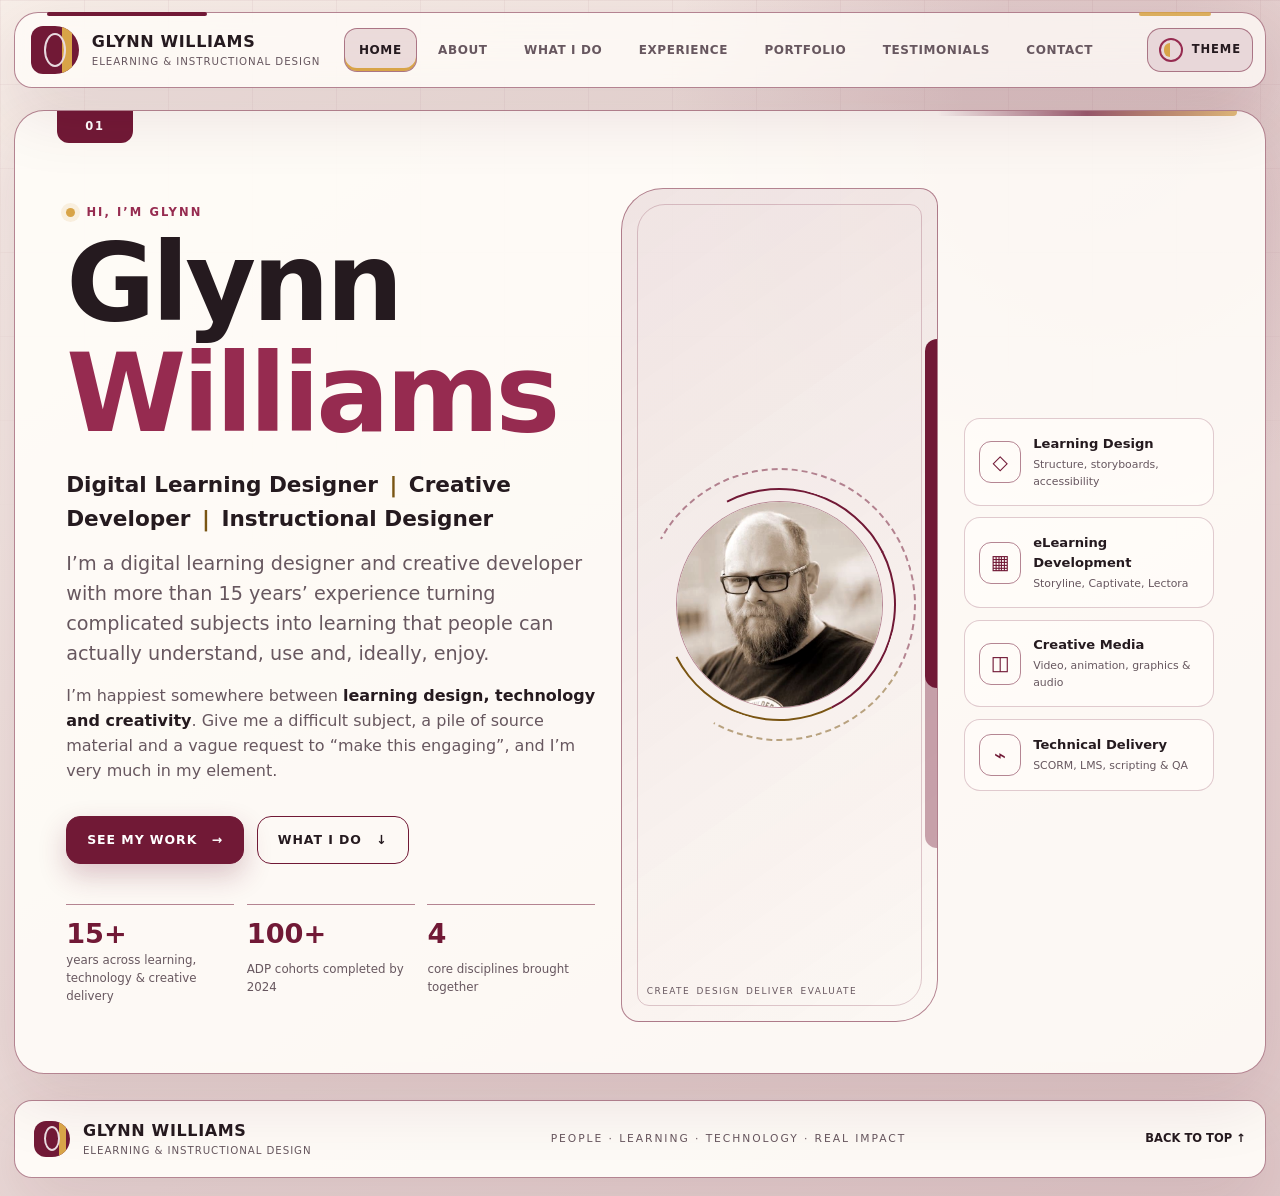
==== commit a1fa3285: "feat: integrate original renewable energy storyboard images" ====
--- a/index.html
+++ b/index.html
@@ -13,9 +13,9 @@
   <meta property="og:url" content="https://weejubya.github.io/Resume/" />
   <meta property="og:image" content="https://weejubya.github.io/Resume/assets/img/social-preview.jpg" />
   <meta http-equiv="X-Clacks-Overhead" content="GNU Terry Pratchett" />
-  <link rel="stylesheet" href="assets/css/styles.css?v=20261015-3" />
-  <link rel="stylesheet" href="assets/css/module.css?v=20261015-3" />
-  <script type="module" src="assets/js/app.js?v=20261015-3"></script>
+  <link rel="stylesheet" href="assets/css/styles.css?v=20261017-2" />
+  <link rel="stylesheet" href="assets/css/module.css?v=20261017-2" />
+  <script type="module" src="assets/js/app.js?v=20261017-2"></script>
 </head>
 <body>
   <a class="skip-link" href="#main-content">Skip to main content</a>
@@ -433,4 +433,4 @@
 
   <noscript><div class="noscript-note">This portfolio works without JavaScript. Theme switching and enhanced navigation are unavailable.</div></noscript>
 </body>
-</html>+</html>
--- a/assets/css/styles.css
+++ b/assets/css/styles.css
@@ -282,6 +282,17 @@
 .security-note { margin-top: 2rem; padding-top: 1.4rem; border-top: 1px solid var(--line); display: grid; grid-template-columns: 48px 1fr; gap: 1rem; }
 .security-note__icon { width: 48px; height: 48px; border-radius: 50%; background: color-mix(in srgb, var(--primary) 12%, transparent); border: 1px solid var(--line-strong); display: grid; place-items: center; color: var(--primary); font-size: 1.3rem; }
 .security-note p { margin: .25rem 0 0; color: var(--text-muted); font-size: .88rem; }
+
+.hero-note { max-width: 760px; margin: 1rem 0 0; color: var(--text-muted); font-size: clamp(.95rem, 1.25vw, 1.08rem); }
+.hero-note strong { color: var(--text); }
+.about-editorial { display: grid; grid-template-columns: repeat(2, minmax(0,1fr)); gap: .9rem; }
+.about-card { padding: clamp(1.35rem, 2.7vw, 2.2rem); min-height: 100%; }
+.about-card h3 { margin: .7rem 0 .75rem; font-size: clamp(1.25rem, 2vw, 1.65rem); }
+.about-card p { margin: 0; color: var(--text-muted); }
+.about-card p + p { margin-top: .85rem; }
+.about-principle { padding-top: .9rem; border-top: 1px solid var(--line); }
+.about-principle strong { color: var(--text); }
+
 .focus-grid { display: grid; grid-template-columns: repeat(2, 1fr); gap: .8rem; }
 .focus-card { border: 1px solid var(--line); border-radius: 18px; padding: 1.35rem; background: color-mix(in srgb, var(--panel-bg) 92%, transparent); position: relative; overflow: hidden; }
 .focus-card::after { content: ""; position: absolute; right: -28px; bottom: -36px; width: 90px; height: 90px; border: 1px solid var(--line); border-radius: 50%; }
@@ -303,6 +314,22 @@
 .timeline-card > p:not(.timeline-org) { color: var(--text-muted); max-width: 1000px; }
 .tag-list { display: flex; flex-wrap: wrap; gap: .45rem; list-style: none; padding: 0; margin: .9rem 0 0; }
 .tag-list li { border: 1px solid var(--line-strong); border-radius: 999px; padding: .34rem .68rem; color: var(--text-muted); font-size: .68rem; }
+
+
+.experience-points { margin: 1rem 0 0; padding-left: 1.1rem; display: grid; gap: .45rem; color: var(--text-muted); }
+.experience-points li::marker { color: var(--gold-text); }
+.career-progression { display: grid; grid-template-columns: repeat(3,minmax(0,1fr)); gap: .65rem; margin-top: 1rem; }
+.career-progression section { padding: .9rem; border: 1px solid var(--line); border-radius: 14px; background: color-mix(in srgb,var(--primary) 5%,transparent); }
+.career-progression span { color: var(--gold-text); font-size: .68rem; font-weight: 900; letter-spacing: .08em; }
+.career-progression h4 { margin: .35rem 0 .45rem; font-size: .95rem; }
+.career-progression p { margin: 0; color: var(--text-muted); font-size: .82rem; }
+.experience-emphasis { margin-top: 1rem; padding-top: 1rem; border-top: 1px solid var(--line); color: var(--text) !important; }
+.experience-callout { margin: 1rem 0 0 clamp(0px, 6vw, 90px); padding: 1.1rem 1.3rem; display: flex; gap: .65rem 1.2rem; flex-wrap: wrap; align-items: baseline; }
+.experience-callout strong { color: var(--text); }
+.experience-callout span { color: var(--text-muted); }
+.project-sample-label { display: grid; gap: .25rem; padding: .9rem 1rem; border: 1px solid var(--line); border-radius: 14px; background: color-mix(in srgb,var(--primary) 5%,transparent); }
+.project-sample-label strong { color: var(--text); }
+.project-sample-label span { color: var(--text-muted); font-size: .82rem; }
 
 .portfolio-section { display: grid; }
 .project { padding: clamp(1.3rem, 3vw, 2.6rem); margin-top: 1rem; display: grid; grid-template-columns: minmax(0, 1.05fr) minmax(320px, .95fr); gap: clamp(1.3rem, 3vw, 3rem); }
@@ -344,6 +371,15 @@
 .skill-cluster ul { list-style: none; padding: 0; margin: 1rem 0 0; display: grid; grid-template-columns: repeat(2, minmax(0, 1fr)); gap: .45rem; }
 .skill-cluster li { border: 1px solid var(--line); border-radius: 12px; padding: .7rem; min-height: 72px; }.skill-cluster li strong,.skill-cluster li span{display:block}.skill-cluster li strong{font-size:.75rem}.skill-cluster li span{font-size:.65rem;color:var(--text-muted);margin-top:.15rem}
 .skill-cluster--wide { grid-column: span 2; }.skill-cluster--wide ul { grid-template-columns: repeat(3, 1fr); }
+
+.what-i-do-section .skills-dashboard { grid-template-columns: repeat(2, minmax(0, 1fr)); }
+.what-i-do-section .skill-cluster { min-height: 0; }
+.project-day { margin-top: .9rem; padding: clamp(1.4rem, 3vw, 2.5rem); display: grid; grid-template-columns: minmax(260px,.72fr) minmax(0,1.28fr); gap: clamp(1.4rem,4vw,4rem); align-items: start; }
+.project-day h3 { margin: .3rem 0 .6rem; font-size: clamp(1.35rem,2.4vw,2.1rem); line-height: 1.08; }
+.project-day p { margin: 0; color: var(--text-muted); }
+.project-day ul { margin: 0; padding-left: 1.15rem; display: grid; gap: .7rem; color: var(--text-muted); }
+.project-day li::marker { color: var(--gold-text); }
+
 .delivery-ribbon { margin-top: .9rem; display: flex; flex-wrap: wrap; gap: .5rem; padding: 1rem; border: 1px solid var(--line); border-radius: 15px; }.delivery-ribbon span{padding:.35rem .7rem;background:color-mix(in srgb,var(--primary) 8%,transparent);border-radius:999px;font-size:.7rem;color:var(--text-muted)}
 
 .testimonial-grid { display: grid; grid-template-columns: repeat(2, 1fr); gap: .9rem; }.testimonial{margin:0;padding:clamp(1.5rem,3vw,2.5rem)}.testimonial blockquote{margin:0;font-size:clamp(1.15rem,2vw,1.6rem);line-height:1.35;letter-spacing:-.02em}.testimonial blockquote::before{content:"“";display:block;font-size:4rem;line-height:.5;color:var(--gold-text);margin-bottom:1rem}.testimonial figcaption{margin-top:1.5rem;display:flex;gap:.65rem;align-items:center}.testimonial figcaption span{color:var(--text-muted);font-size:.8rem}.testimonial figcaption span::before{content:"·";margin-right:.65rem;color:var(--gold)}
@@ -368,6 +404,7 @@
 }
 
 @media (max-width: 900px) {
+  .career-progression { grid-template-columns: 1fr; }
   html { scroll-padding-top: 88px; }
   .site-header { min-height: 64px; grid-template-columns: 1fr auto auto; top: 8px; }
   .brand-mark { width: 40px; height: 40px; }
@@ -575,3 +612,14 @@
   .project-card--interactive { position: static; }
   .project-detail-grid { grid-template-columns: 1fr; }
 }
+
+@media (max-width: 760px) {
+  .what-i-do-section .skills-dashboard, .project-day { grid-template-columns: 1fr; } .about-editorial { grid-template-columns: 1fr; } }
+
+/* V3 testimonial and contact refinements */
+.testimonial-highlight { margin: 0 0 1rem; font-size: clamp(1.2rem,2vw,1.65rem); line-height: 1.3; letter-spacing: -.02em; color: var(--text); font-weight: 760; }
+.testimonial-full { margin: 0; color: var(--text-muted); font-size: .9rem; line-height: 1.65; }
+.testimonial-full::before { content: none; }
+.testimonial-full p { margin: 0; }
+.testimonial-full p + p { margin-top: .8rem; }
+.contact-signoff { margin-top: 1rem !important; padding-top: 1rem; border-top: 1px solid var(--line); color: var(--text) !important; }
--- a/assets/css/module.css
+++ b/assets/css/module.css
@@ -280,3 +280,28 @@
   .result-actions { flex-direction: column; }
   .result-actions .module-control { width: 100%; }
 }
+
+
+/* Storyboard imagery */
+.module-hero-image,.module-banner-image,.module-inline-image,.case-dialog__image{margin:0;overflow:hidden;border:1px solid var(--line);border-radius:20px;background:var(--panel-strong)}
+.module-hero-image,.module-banner-image{margin-bottom:1rem}
+.module-hero-image img,.module-banner-image img,.module-inline-image img,.case-study-launch__image,.case-dialog__image img{display:block;width:100%;height:100%;object-fit:cover}
+.module-hero-image{aspect-ratio:16/7}.module-banner-image{aspect-ratio:16/6}.module-banner-image--climate,.module-banner-image--uk{aspect-ratio:16/6.2}
+.renewable-type-control{min-height:0;padding:0;overflow:hidden;display:flex;flex-direction:column}
+.renewable-type-control__image{display:block;width:100%;aspect-ratio:4/3;object-fit:cover;border-bottom:1px solid var(--line)}
+.renewable-type-control__label{display:block;width:100%;padding:.8rem .85rem .7rem}
+.renewable-type-control.is-viewed::after{width:100%;box-sizing:border-box;margin:0;padding:0 .85rem .75rem}
+.climate-evidence-grid{display:grid;grid-template-columns:minmax(240px,.75fr) minmax(0,1.65fr);gap:1rem;margin-top:1rem;align-items:stretch}
+.climate-map img{object-fit:contain;background:#b7ddf1}
+.climate-notebook{position:relative;margin:0;min-height:230px;padding:0;overflow:hidden;border-color:color-mix(in srgb,var(--gold) 55%,var(--line))}
+.climate-notebook>img{position:absolute;inset:0;width:100%;height:100%;object-fit:cover}
+.climate-notebook__copy{position:relative;z-index:1;margin:clamp(.7rem,2vw,1.2rem);padding:clamp(.8rem,2vw,1.2rem);border-radius:14px;background:rgba(255,249,225,.88);color:#2a2117;box-shadow:0 8px 24px rgba(59,43,17,.12)}
+.climate-notebook__copy strong{color:#6d3d00}.climate-notebook__copy p{margin:.35rem 0 0;color:#3b2d20}
+.uk-context-layout{display:grid;grid-template-columns:minmax(220px,.7fr) minmax(0,1.7fr);gap:1rem;align-items:stretch}
+.uk-map{display:grid;place-items:center;padding:.75rem}.uk-map img{object-fit:contain;max-height:430px}
+.case-study-launch{display:grid;grid-template-columns:minmax(150px,230px) minmax(0,1fr);gap:1rem;align-items:stretch;overflow:hidden;padding:0}
+.case-study-launch__image{min-height:230px;border-right:1px solid var(--line)}
+.case-study-launch__copy{padding:1.2rem 1.2rem 1.2rem 0;align-self:center}
+.case-dialog__image{margin:0 0 .3rem;aspect-ratio:16/8.75}.case-dialog__image img{object-fit:cover}
+@media(max-width:900px){.module-hero-image,.module-banner-image,.module-banner-image--climate,.module-banner-image--uk{aspect-ratio:16/8}.climate-evidence-grid{grid-template-columns:1fr}.climate-map{max-width:520px;width:100%;justify-self:center}}
+@media(max-width:760px){.module-hero-image,.module-banner-image,.module-banner-image--climate,.module-banner-image--uk{aspect-ratio:4/3}.uk-context-layout{grid-template-columns:1fr}.uk-map{max-height:360px}.case-study-launch{grid-template-columns:1fr}.case-study-launch__image{max-height:320px;border-right:0;border-bottom:1px solid var(--line)}.case-study-launch__copy{padding:0 1rem 1rem}}
